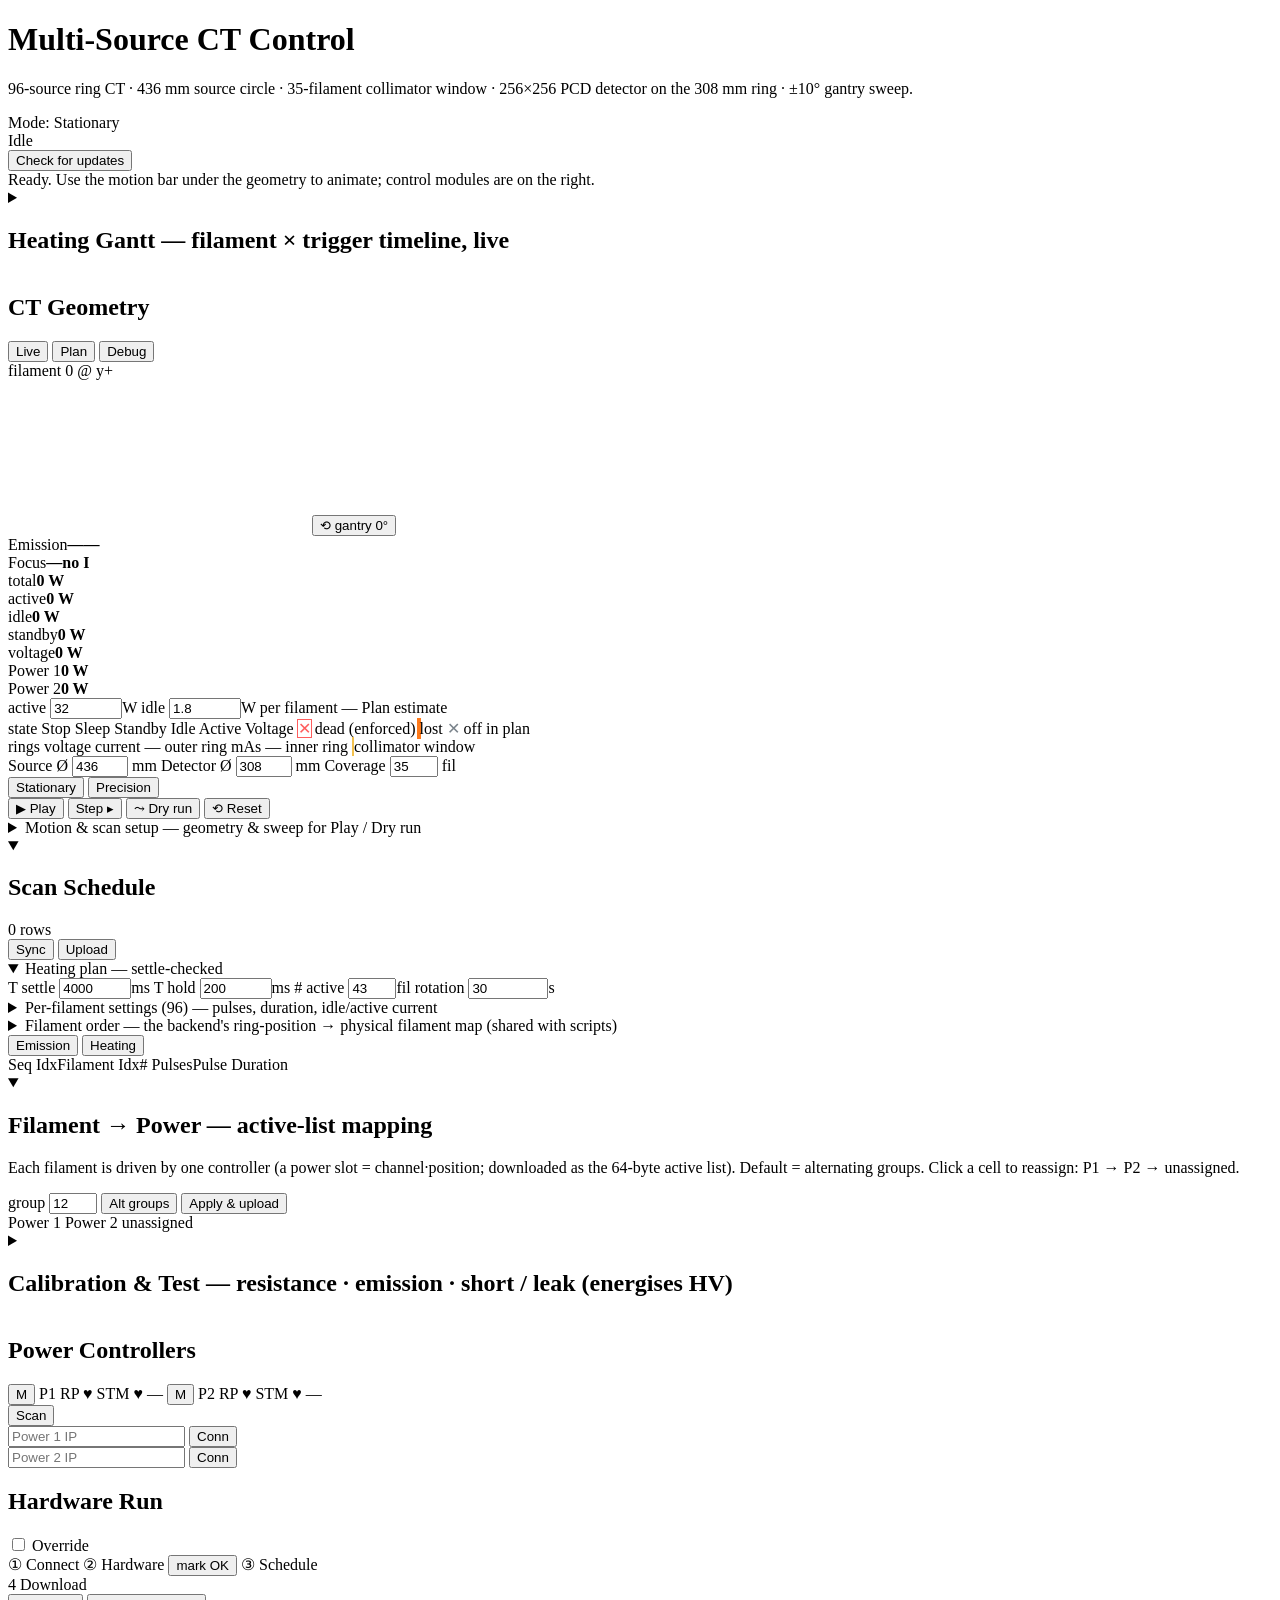
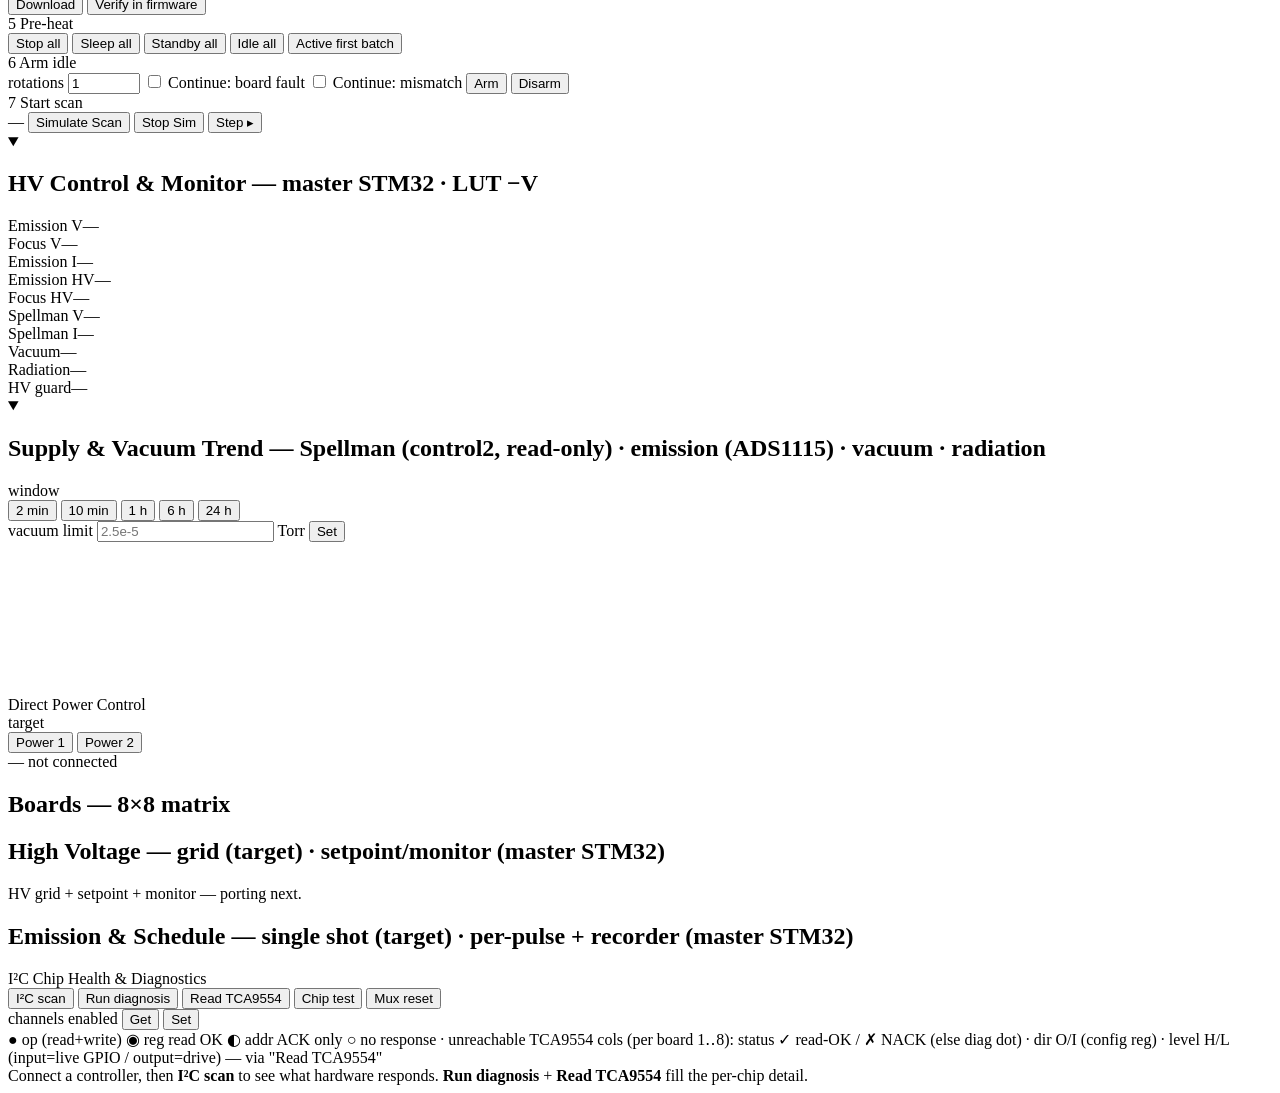
==== web/index.html @ e59a66f4 "feat(ct): vacuum over limit puts all heating to SLEEP, latched until cleared by hand; trend plot zoo" ====
<!doctype html>
<html lang="en">
  <head>
    <meta charset="utf-8" />
    <meta name="viewport" content="width=device-width, initial-scale=1" />
    <title>Multi-Source CT Control</title>
    <link rel="stylesheet" href="/styles.css" />
  </head>
  <body>
    <div id="backendBanner" class="backend-banner" hidden>
      <span class="backend-banner-dot"></span>
      Backend offline — retrying…
    </div>
    <main class="app">
      <header class="hero">
        <div>
          <h1>Multi-Source CT Control</h1>
          <p>
            96-source ring CT · 436&nbsp;mm source circle · 35-filament collimator window ·
            256&times;256 PCD detector on the 308&nbsp;mm ring · &plusmn;10&deg; gantry sweep.
          </p>
        </div>
        <div class="header-badges">
          <div id="modeBadge" class="badge online" title="Active scan mode">Mode: Stationary</div>
          <div id="progressBadge" class="badge heartbeat-idle" title="Scan progress">Idle</div>
          <button id="updateBadge" class="badge update" type="button" hidden></button>
          <button id="updateCheckBtn" class="badge check" type="button" title="Ask GitHub now whether a newer ct_gui is published (the backend otherwise checks every few minutes)">Check for updates</button>
        </div>
      </header>

      <div id="statusBar" class="status-bar idle">Ready. Use the motion bar under the geometry to animate; control modules are on the right.</div>

      <!-- TOP: heating Gantt (full-width live overview, collapsed by default) -->
      <details class="card gantt-top" id="ganttDetails">
        <summary class="section-head gantt-summary">
          <h2>Heating Gantt <span class="hint">— filament × trigger timeline, live</span></h2>
          <span id="schGanttLabel" class="summary"></span>
        </summary>
        <div class="sch-gantt" id="schGanttWrap">
          <canvas id="schGantt"></canvas>
          <div class="gantt-legend">
            <span><span class="g-sw act"></span> ACTIVE (heated)</span>
            <span><span class="g-sw emit"></span> emission pulse</span>
            <span><span class="g-sw head"></span> now</span>
            <span class="hint">Y = filament · X = trigger · scroll = zoom · drag = pan · dbl-click = reset</span>
          </div>
        </div>
      </details>

      <section class="grid layout-ct">
        <!-- LEFT: geometry + (collapsed) motion controls -->
        <section class="card geo-card">
          <div class="section-head">
            <h2>CT Geometry</h2>
            <div class="seg sm" id="viewModeSeg">
              <button class="seg-btn active" data-view="live" title="Reflect the actual gantry position + live sensor data">Live</button>
              <button class="seg-btn" data-view="plan" title="Edit the scan schedule and play it (simulated)">Plan</button>
              <button class="seg-btn" data-view="debug" title="Per-filament heating / debug pulses; right-click the rings to edit heating power">Debug</button>
            </div>
          </div>
          <div id="geoSummary" class="summary geo-sub">filament 0 @ y+</div>

          <div class="geo-stage">
            <canvas id="ctCanvas"></canvas>
            <button id="resetGantryBtn" class="plot-btn" title="Reset gantry rotation to 0°">⟲ gantry 0°</button>
            <div id="ctHvOverlay" class="ct-hv-overlay" title="Live HV monitor (ADS1115 on the master STM32). Focus current is not sensed by the hardware.">
              <div class="ct-hv-row"><span>Emission</span><b id="ctHvEmV">—</b><b id="ctHvEmI">—</b></div>
              <div class="ct-hv-row"><span>Focus</span><b id="ctHvFocV">—</b><b class="dim">no I</b></div>
            </div>
          </div>

          <div class="geo-power" title="Filament heating power. Plan view estimates from the configured per-filament power × state counts; Live view uses measured P = V·I of every board whose output is on (STANDBY, IDLE, ACTIVE, VOLTAGE, each shown separately); a board with no reading this poll adds nothing. P1 / P2 split the total by which controller drives each filament (the active-list mapping).">
            <div class="pw-item total"><span class="pw-cap">total</span><b id="pwTotal">0 W</b></div>
            <div class="pw-item act"><span class="pw-cap">active</span><b id="pwActive">0 W</b></div>
            <div class="pw-item idle"><span class="pw-cap">idle</span><b id="pwIdle">0 W</b></div>
            <div class="pw-item standby" title="STANDBY boards (0.8 V detection point). Measured in Live view; Plan has no STANDBY estimate."><span class="pw-cap">standby</span><b id="pwStandby">0 W</b></div>
            <div class="pw-item volt" title="VOLTAGE-mode boards (fixed mV, no current loop -- e.g. fire_single_pulse(active_mv=...)). Measured in Live view; Plan has no VOLTAGE estimate."><span class="pw-cap">voltage</span><b id="pwVolt">0 W</b></div>
            <div class="pw-item p1"><span class="pw-cap">Power 1</span><b id="pwP1">0 W</b></div>
            <div class="pw-item p2"><span class="pw-cap">Power 2</span><b id="pwP2">0 W</b></div>
          </div>
          <div class="row compact pw-config" title="Per-filament power used for the Plan total-power estimate.">
            <label class="numlabel">active <input autocomplete="off" id="pwActiveW" type="number" min="0" max="500" step="0.1" value="32" /><span class="u">W</span></label>
            <label class="numlabel">idle <input autocomplete="off" id="pwIdleW" type="number" min="0" max="500" step="0.1" value="1.8" /><span class="u">W</span></label>
            <span class="hint">per filament — Plan estimate</span>
          </div>

          <div class="legend geo-legend states">
            <span class="legend-cap">state</span>
            <span class="legend-item"><span class="legend-dot" style="background:#3b444c"></span> Stop</span>
            <span class="legend-item"><span class="legend-dot" style="background:#4d6fae"></span> Sleep</span>
            <span class="legend-item"><span class="legend-dot" style="background:#c79a3a"></span> Standby</span>
            <span class="legend-item"><span class="legend-dot" style="background:#3fb6a0"></span> Idle</span>
            <span class="legend-item"><span class="legend-dot" style="background:#ff5d5d"></span> Active</span>
            <span class="legend-item"><span class="legend-dot" style="background:#9a6ed2"></span> Voltage</span>
            <span class="legend-item" title="Marked dead in the backend: it refuses to power this filament"><span class="legend-dot" style="background:none;color:#ff5d5d;box-shadow:0 0 0 1px #ff5d5d">&#10005;</span> dead (enforced)</span>
            <span class="legend-item" title="The board stopped answering (or its whole channel is dark); the firmware keeps retrying"><span class="legend-dot" style="background:none;box-shadow:0 0 0 2px #ff7a1a"></span> lost</span>
            <span class="legend-item" title="Left out of this plan only (absent board or disabled by hand)"><span class="legend-dot" style="background:none;color:#7a838b">&#10005;</span> off in plan</span>
          </div>
          <div class="legend geo-legend">
            <span class="legend-cap">rings</span>
            <span class="legend-item"><span class="legend-bar" style="background:#3fb6a0"></span> voltage</span>
            <span class="legend-item"><span class="legend-bar" style="background:#f2c14e"></span> current <span class="hint">— outer ring</span></span>
            <span class="legend-item"><span class="legend-bar" style="background:#9a6ed2"></span> mAs <span class="hint">— inner ring</span></span>
            <span class="legend-item"><span class="legend-dot" style="background:none;border:1px solid #f2c14e"></span> collimator window</span>
          </div>

          <div class="row compact geo-dims">
            <label class="numlabel">Source Ø <input autocomplete="off" id="sourceDiaInput" type="number" min="80" max="600" step="1" value="436" /> mm</label>
            <label class="numlabel">Detector Ø <input autocomplete="off" id="detDiaInput" type="number" min="20" max="500" step="1" value="308" /> mm</label>
            <label class="numlabel" title="Filaments the collimator covers per position (the scan window). Kept odd (centered on a filament), so it steps by 2.">Coverage <input autocomplete="off" id="covInput" type="number" min="1" max="95" step="2" value="35" /> fil</label>
          </div>

          <!-- Motion bar: always-visible animation transport -->
          <div class="motion-bar">
            <div class="seg" id="modeSeg">
              <button class="seg-btn active" data-mode="stationary">Stationary</button>
              <button class="seg-btn" data-mode="precision">Precision</button>
            </div>
            <div class="spacer"></div>
            <button id="playBtn" class="quick">▶ Play</button>
            <button id="stepBtn">Step ▸</button>
            <button id="dryRunBtn" title="Dry-run the built schedule locally — NO hardware. Plays the whole plan once at its real pace (heating-plan rotation time), sweeping the heating band + ring + progress, so you can verify the plan before connecting hardware.">⤳ Dry run</button>
            <button id="resetBtn">⟲ Reset</button>
          </div>

          <!-- Collapsed: detailed scan/motion setup (only drives the animation) -->
          <details class="motion-setup">
            <summary>
              <span>Motion &amp; scan setup</span>
              <span class="hint">— geometry &amp; sweep for Play / Dry run</span>
            </summary>

            <p id="modeHelp" class="hint mode-help">
              Gantry fixed. Scan the 35 covered filaments, then step the collimator+detector to the
              next filament center — 96 steps around the ring.
            </p>

            <div class="setup-grid">
              <div class="ctrl-block">
                <div class="block-title">Collimator center filament</div>
                <div class="row compact">
                  <input autocomplete="off" id="collimatorSlider" type="range" min="0" max="95" value="0" />
                  <span id="collimatorVal" class="mono-val">0</span>
                </div>
                <div class="row compact">
                  <div class="seg sm" id="collDirSeg">
                    <button id="dirCcwBtn" class="seg-btn active" title="Step collimator ring CCW">Coll CCW &#8634;</button>
                    <button id="dirCwBtn" class="seg-btn" title="Step collimator ring CW">Coll CW &#8635;</button>
                  </div>
                  <span class="hint">covers <span id="windowRange" class="mono-val">79…17</span></span>
                </div>
              </div>

              <div class="ctrl-block">
                <div class="block-title">Filament gantry rotation</div>
                <div class="row compact">
                  <div class="seg sm" id="filDirSeg">
                    <button id="filCcwBtn" class="seg-btn active" title="Rotate filament gantry CCW">Fil CCW &#8634;</button>
                    <button id="filCwBtn" class="seg-btn" title="Rotate filament gantry CW">Fil CW &#8635;</button>
                  </div>
                  <span class="hint">sets the gantry rock / sweep direction</span>
                </div>
                <div class="row compact" id="gantryBlock">
                  <input autocomplete="off" id="gantrySlider" type="range" min="-10" max="10" step="0.25" value="0" />
                  <span id="gantryVal" class="mono-val">0.00°</span>
                </div>
                <div class="row compact">
                  <label class="numlabel">±max <input autocomplete="off" id="gantryMaxInput" type="number" min="1" max="30" step="0.5" value="10" /></label>
                  <label class="numlabel">steps/side <input autocomplete="off" id="gantryStepsInput" type="number" min="1" max="40" value="5" /></label>
                </div>
              </div>

              <div class="ctrl-block">
                <div class="block-title">Active filament <span class="hint">(within window)</span></div>
                <div class="row compact">
                  <input autocomplete="off" id="windowSlider" type="range" min="0" max="34" value="17" />
                  <span id="activeVal" class="mono-val">0</span>
                </div>
                <div class="row compact">
                  <label class="numlabel">speed <input autocomplete="off" id="speedInput" type="range" min="1" max="60" value="12" /></label>
                  <span id="speedVal" class="hint">12 fil/s</span>
                </div>
              </div>

              <div class="ctrl-block readouts">
                <div class="block-title">State</div>
                <div class="kv-grid">
                  <div class="kv"><span>Active filament</span><b id="roActive">0</b></div>
                  <div class="kv"><span>Filament angle</span><b id="roAngle">90.00°</b></div>
                  <div class="kv"><span>Collimator center</span><b id="roColl">0</b></div>
                  <div class="kv"><span>Detector center</span><b id="roDet">−90.00°</b></div>
                  <div class="kv"><span>Gantry angle</span><b id="roGantry">0.00°</b></div>
                  <div class="kv"><span>Window scan</span><b id="roScan">1 / 35</b></div>
                  <div class="kv"><span>Ring step</span><b id="roRing">1 / 96</b></div>
                  <div class="kv"><span>Source ⟶ detector</span><b id="roSdd">— mm</b></div>
                </div>
              </div>
            </div>

            <div class="row geo-toggles wrap">
              <label class="chk"><input autocomplete="off" id="showBeamChk" type="checkbox" checked /> Beam fan</label>
              <label class="chk"><input autocomplete="off" id="showIndexChk" type="checkbox" /> Filament indices</label>
              <label class="chk"><input autocomplete="off" id="showWindowChk" type="checkbox" checked /> Collimator block</label>
              <label class="chk"><input autocomplete="off" id="showDetGridChk" type="checkbox" checked /> Detector pixels</label>
            </div>
          </details>
        </section>

        <!-- MIDDLE: scan schedule + calibration, stacked & foldable -->
        <div class="mid-stack">
        <details class="card module sched-card foldable" data-module="schedule" open>
          <summary class="section-head foldable-summary">
            <h2>Scan Schedule</h2>
            <span id="schCount" class="summary">0 rows</span>
          </summary>
          <div class="row compact sch-actions">
            <button id="schSyncBtn" class="sm" title="Rebuild the schedule table LOCALLY from the current geometry + per-filament settings (pulses, duration, currents). No hardware — regenerates the emission rows and the bound heating layer. Use it after changing geometry, coverage, or per-filament values. (Plan view only.)">Sync</button>
            <button id="schUploadBtn" class="sm quick" title="Stage the built schedule (emission rows + heating deltas) on the HOST backend (/api/schedule). Host-side staging only — this does NOT push to the RP2350 controllers. To send the schedule to firmware for a run, use Hardware Run → ④ Download instead.">Upload</button>
            <span id="schStatus" class="hint"></span>
          </div>

          <details class="sch-section heat-plan" id="heatPlanDetails" open>
            <summary title="The GUI derives the heating layer from the emission schedule and checks settle.">Heating plan <span class="hint">— settle-checked</span></summary>
            <div class="heat-params">
              <label class="numlabel" title="Thermal settle: how long a filament must sit at stable ACTIVE before its X-ray pulse. Larger = promote earlier.">T settle <input autocomplete="off" id="hsSettle" type="number" min="0" max="60000" value="4000" /><span class="u">ms</span></label>
              <label class="numlabel" title="Hold: stay ACTIVE this long after the last pulse before dropping back to IDLE (avoids re-cycling during a burst).">T hold <input autocomplete="off" id="hsHold" type="number" min="0" max="60000" value="200" /><span class="u">ms</span></label>
              <label class="numlabel" title="Filaments ACTIVE at once = the collimator window + this many pre-heated ahead. More = longer pre-heat lead (needs ≥ T settle).">#&nbsp;active <input autocomplete="off" id="hsActive" type="number" min="1" max="96" value="43" /><span class="u">fil</span></label>
              <label class="numlabel" title="Gantry rotation period — one full 96-angle turn. Sets the per-trigger time (≈ rotation ÷ total triggers). 300 s or more with small # active works well for development runs with low vacuum pump load.">rotation <input autocomplete="off" id="hsRotS" type="number" min="0.5" max="7200" value="30" step="0.5" /><span class="u">s</span></label>
            </div>

            <div id="planVerdict" class="plan-verdict"></div>
          </details>
          <details class="sch-section" id="filListDetails">
            <summary>Per-filament settings (96) <span class="hint">— pulses, duration, idle/active current</span></summary>
            <div class="fil-bulk">
              <label># pulses<input autocomplete="off" id="schPulses" type="number" min="1" max="65535" value="1" /></label>
              <label>dur µs<input autocomplete="off" id="schDuration" type="number" min="1" max="1000000" value="1000" /></label>
              <label>idle A<input autocomplete="off" id="hsIdleA" type="number" min="0" max="10" step="0.1" value="" title="Default from the backend (GET /api/defaults)" /></label>
              <label>active A<input autocomplete="off" id="hsActiveA" type="number" min="0" max="10" step="0.1" value="3" /></label>
              <button id="schApplyBtn" class="xs quick">Apply all</button>
            </div>
            <div class="fil-save">
              <button id="filSaveBtn" class="xs">Save to host</button>
              <button id="filLoadBtn" class="xs">Load</button>
              <button id="schDetectPresent" class="xs" title="Scan the controller(s) for physically-present boards (enables isolated-12V so the INA219s power up, then reads them) and apply the result to the plan: present → live, absent → dead (✕). Rebuilds the schedule so it fires only real boards (no IsoOff at arm). Leaves boards at Sleep.">Detect present</button>
            </div>
            <p class="fil-note hint">Currents download with the schedule. ○ No HV = heats only, no emission pulse. ◇ No heat = fires cold, no pre-heating.</p>
            <div class="fil-list-head"><span>Fil</span><span>#Pul</span><span>Dur µs</span><span>Idle A</span><span>Act A</span><span title="Heat-only — no HV pulse">○ HV</span><span title="Fire cold — no heating deltas">◇ Heat</span></div>
            <div id="filList" class="fil-list"></div>
          </details>
          <details class="sch-section" id="filOrderDetails">
            <summary>Filament order <span class="hint">— the backend's ring-position → physical filament map (shared with scripts)</span></summary>
            <div class="fil-order-wrap">
              <textarea autocomplete="off" id="filOrderInput" class="fil-order-input" rows="3" spellcheck="false" placeholder="96 comma-separated physical filaments: entry i is the board at ring position i. This is the backend's order -- Apply sets it for every client and script; empty or Reset = natural (0, 1, 2 … 95)."></textarea>
              <div class="fil-order-btns">
                <button id="filOrderApply" class="xs quick">Apply</button>
                <button id="filOrderReset" class="xs">Reset</button>
                <span id="filOrderStatus" class="hint"></span>
              </div>
            </div>
          </details>
          <div class="sch-viewbar">
            <div class="seg sm" id="schViewSeg">
              <button class="seg-btn active" data-view="emission">Emission</button>
              <button class="seg-btn" data-view="heating">Heating</button>
            </div>
          </div>
          <div class="sch-table" id="schTableWrap">
            <div class="sch-head" id="schHead"><span>Seq Idx</span><span>Filament Idx</span><span># Pulses</span><span>Pulse Duration</span></div>
            <div id="schBody"></div>
          </div>
        </details>

        <!-- Filament → power mapping (host active-list, editable) — sits between the
             schedule and the tests so mapping is set right after building the plan -->
        <details class="card module map-card foldable" data-module="mapping" open>
          <summary class="section-head foldable-summary">
            <h2>Filament → Power <span class="hint">— active-list mapping</span></h2>
            <span id="mapCounts" class="summary"></span>
          </summary>
          <p class="hint compact-hint">Each filament is driven by one controller (a power slot = channel·position; downloaded as the 64-byte active list). Default = alternating groups. Click a cell to reassign: P1 → P2 → unassigned.</p>
          <div class="row compact map-actions">
            <label class="numlabel" title="Alternating-group size: filaments 0..g-1 → P1, g..2g-1 → P2, repeating across all 96.">group <input autocomplete="off" id="mapGroup" type="number" min="1" max="96" value="12" /></label>
            <button id="mapAltBtn" class="xs" title="Reset the whole map to alternating groups of the chosen size.">Alt groups</button>
            <button id="mapApplyBtn" class="xs quick" title="Save the mapping on the host and upload the 64-byte active list + channel mask to every connected controller.">Apply &amp; upload</button>
          </div>
          <div class="legend map-legend">
            <span class="legend-item"><span class="g-sw p1"></span> Power 1</span>
            <span class="legend-item"><span class="g-sw p2"></span> Power 2</span>
            <span class="legend-item"><span class="g-sw none"></span> unassigned</span>
          </div>
          <div id="mapGrid" class="map-grid"></div>
          <div id="mapStatus" class="summary"></div>
        </details>

        <!-- Calibration & test — below the schedule, foldable to free space -->
        <details class="card module cal-card foldable" data-module="tests">
          <summary class="section-head foldable-summary">
            <h2>Calibration &amp; Test <span class="hint">— resistance · emission · short / leak (energises HV)</span></h2>
          </summary>
          <div id="testsCard"></div>
        </details>
        </div>

        <!-- RIGHT: control modules (hardware control — scaffolded) -->
        <aside class="ctrl-column">
          <section class="card module" data-module="power">
            <div class="section-head pc-head-bar">
              <h2 title="Two ESP32 bridges. The one that sees an STM32 is auto-selected master (owns HV/ADC) — click a master badge to override. Filament→power mapping is in the Mapping card.">Power Controllers</h2>
              <div class="pc-hbs">
                <span class="pc-hb" data-ctrl="1">
                  <span class="dot offline" data-dot title="Power 1 connection status"></span>
                  <button class="master-badge" data-master title="Master controller — carries the STM32 HV board. All STM32 / HV-monitor / ADC commands route here. Click to make this the master.">M</button>
                  <span class="pc-hb-lbl">P1</span>
                  <span class="hb idle" data-hb="rp" title="Power 1 — RP2350B controller heartbeat (PING on :3333)">RP&nbsp;♥</span>
                  <span class="hb idle" data-hb="stm" title="Power 1 — STM32 heartbeat (HTTP /stm32 age); the bridge that sees an STM32 becomes master">STM&nbsp;♥</span>
                  <span class="link-chip idle" data-link title="Power 1 — WiFi signal and recent latency">—</span>
                </span>
                <span class="pc-hb" data-ctrl="2">
                  <span class="dot offline" data-dot title="Power 2 connection status"></span>
                  <button class="master-badge" data-master title="Master controller — carries the STM32 HV board. All STM32 / HV-monitor / ADC commands route here. Click to make this the master.">M</button>
                  <span class="pc-hb-lbl">P2</span>
                  <span class="hb idle" data-hb="rp" title="Power 2 — RP2350B controller heartbeat (PING on :3333)">RP&nbsp;♥</span>
                  <span class="hb idle" data-hb="stm" title="Power 2 — STM32 heartbeat (HTTP /stm32 age); the bridge that sees an STM32 becomes master">STM&nbsp;♥</span>
                  <span class="link-chip idle" data-link title="Power 2 — WiFi signal and recent latency">—</span>
                </span>
              </div>
              <button id="scanBtn" class="sm" title="Scan finds ESP32 bridges on TCP :3333 (LAN + 192.168.4.0/24 AP) and fills the IP fields with distinct bridges.">Scan</button>
            </div>
            <datalist id="bridgeHosts1"></datalist>
            <datalist id="bridgeHosts2"></datalist>

            <div class="pc-2up">
              <div class="pc" data-ctrl="1">
                <input autocomplete="off" id="pcHost1" data-host list="bridgeHosts1" type="text" value="" placeholder="Power 1 IP" />
                <button data-connect class="quick">Conn</button>
                <span class="pc-ident hint" data-ident title="ESP32 AP SSID — derived from the board's factory MAC (unique per board)" hidden></span>
              </div>
              <div class="pc" data-ctrl="2">
                <input autocomplete="off" id="pcHost2" data-host list="bridgeHosts2" type="text" value="" placeholder="Power 2 IP" />
                <button data-connect class="quick">Conn</button>
                <span class="pc-ident hint" data-ident title="ESP32 AP SSID — derived from the board's factory MAC (unique per board)" hidden></span>
              </div>
            </div>
            <div id="scanHint" class="hint compact-hint"></div>
            <div id="apiLockBadge" class="api-lock" title="Another program on this shared API holds the write lease. Reads keep working; your writes are refused until it releases (or its lease expires)." hidden></div>
          </section>

          <!-- Hardware run — own card: download · arm · trigger · scan prep -->
          <section class="card module hw-run-card" data-module="hwrun">
            <div class="section-head">
              <h2>Hardware Run</h2>
              <label id="hwOverrideLbl" class="hw-override" title="Override the guided gate: enable every step button regardless of order (download / verify / prep / arm / trigger) for testing &amp; bring-up. The firmware still enforces its own safety (e.g. ISO/TPS arm rejects) — this only unlocks the UI."><input autocomplete="off" type="checkbox" id="hwOverride" data-nostick /> Override</label>
            </div>
            <div id="hwOverrideNote" class="hw-override-note" hidden>⚠ Override on — all steps unlocked; firmware safety still applies.</div>

            <div class="hw-gates" id="hwGates">
              <span id="hwGateConn" class="hw-gate">① Connect</span>
              <span id="hwGateHw" class="hw-gate">② Hardware
                <button id="hwCheckBtn" class="xs" title="Confirm the pre-scan health checks passed: I²C Chip test (expanders alive), HV grid Toggle test (switches actuate), and the Cal&Test resistance/short scan. Click to mark checked; rebuilding hardware or reconnecting clears it.">mark OK</button></span>
              <span id="hwGateSched" class="hw-gate">③ Schedule</span>
            </div>

            <div class="hw-step" id="hwStepDownload">
              <div class="hw-step-label"><span class="hw-step-n">4</span> Download</div>
              <div class="hw-step-body">
                <button id="hwDownloadBtn" class="sm quick" title="Translate the logical 0–95 schedule into per-controller frames and download the emission table, heating deltas, and per-filament idle/active currents to every connected controller.">Download</button>
                <button id="hwVerifyBtn" class="sm" title="Read the entry counts + table CRC back from each controller (ShvGetTableInfo 0x74 / ShvHeatGetInfo 0x7E) and compare to the loaded plan. This is how you confirm the schedule actually reached firmware.">Verify in firmware</button>
              </div>
            </div>

            <div class="hw-step" id="hwStepPrep">
              <div class="hw-step-label" title="CT-scan prep ladder — applied to ALL filaments on BOTH connected controllers. Click left→right to warm up before arming. Refused while a schedule is running."><span class="hw-step-n">5</span> Pre-heat</div>
              <div class="hw-step-body">
                <button id="hwPrepStop" class="sm" title="All filaments → STOP. TPS output disabled (off). The fully cold rest state.">Stop all</button>
                <button id="hwPrepSleep" class="sm" title="All filaments → SLEEP. Low-power rest state, output off.">Sleep all</button>
                <button id="hwPrepStandby" class="sm" title="All filaments → STANDBY. Output held at the 0.8 V minimum for presence/short detection — not yet heating to current.">Standby all</button>
                <button id="hwPrepIdle" class="sm" title="All filaments → IDLE. Closed-loop heating at each filament's configured idle current (the schedule's warm-pool resting state).">Idle all</button>
                <button id="hwPrepActive" class="sm" title="Pre-heat the first batch → ACTIVE at each filament's active current. The batch = the heating plan's cold-start band (collimator window + pre-heat lead + hold, ≈ # active) that must already be hot when the first trigger fires. Build a schedule first.">Active first batch</button>
              </div>
            </div>

            <div class="hw-step" id="hwStepArm">
              <div class="hw-step-label"><span class="hw-step-n">6</span> Arm
                <span id="hwArmState" class="hw-armstate idle" title="Live schedule state (ShvGetStatus): Idle → Armed (waiting for SyncIn) → Running → Complete / Fault.">idle</span></div>
              <div class="hw-step-body">
                <label class="numlabel" title="How many full gantry rotations (scans) to run. The schedule is ONE rotation; the firmware loops it this many times once armed. 1 = a single scan.">rotations <input autocomplete="off" id="hwRepeats" type="number" min="1" max="65535" value="1" /></label>
                <label class="numlabel hw-fault-policy" title="ShvFaultPolicy board: when a board latches a CC open/OCP fault, continue scanning (record faulted slot) instead of stopping."><input autocomplete="off" type="checkbox" id="hwFaultContBoard" data-nostick /> Continue: board fault</label>
                <label class="numlabel hw-fault-policy" title="ShvFaultPolicy mismatch: when an HC165 read-back disagrees with the commanded byte, continue scanning instead of stopping."><input autocomplete="off" type="checkbox" id="hwFaultContMismatch" data-nostick /> Continue: mismatch</label>
                <button id="hwArmBtn" class="sm quick" title="Arm both controllers (ShvArm). Participants drop to IDLE and the controllers wait for the SyncIn trigger to start firing.">Arm</button>
                <button id="hwDisarmBtn" class="sm" title="Disarm / stop the run (ShvDisarm). Aborts firing and returns participating filaments to IDLE.">Disarm</button>
              </div>
            </div>

            <div class="hw-step" id="hwStepTrig">
              <div class="hw-step-label" title="Once armed, the scan begins on the SyncIn trigger. Simulate Scan auto-generates the whole trigger train (derived from the heating plan). Step fires one bench pulse; or leave SyncIn hi-Z for an external trigger source."><span class="hw-step-n">7</span> Start scan</div>
              <div class="hw-step-body">
                <span id="hwScanSummary" class="hw-scan-summary" title="The full scan the simulation will run — total triggers = the schedule's pulse count, duration = the heating-plan rotation time, both × repeats. Derived from the plan; nothing to enter here.">—</span>
                <button id="hwSimBtn" class="sm quick" title="Simulate the entire scan: auto-generate the full sync-pulse train (total triggers × repeats), paced over the heating-plan rotation time × repeats — the real scan duration — so ACTIVE heating is exercised exactly like a real scan. Fires the head-of-chain controller; the RP2350 chain drives the other power. The CT geometry plot and run status track it live.">Simulate Scan</button>
                <button id="hwSimStop" class="sm" title="Abort the running scan simulation.">Stop Sim</button>
                <button id="hwTrigBtn" class="sm" title="Manual bench step: fire ONE SyncIn pulse now from the ESP32 (/sync/fire). Advances the armed schedule by one trigger — handy for stepping through the schedule by hand.">Step ▸</button>
              </div>
            </div>

            <div id="hwProgress" class="hw-progress" hidden title="Live scan progress — firmware pulses done / target (totalPulsesDone / totalPulsesTarget), across rotations.">
              <div id="hwProgressFill" class="hw-progress-fill"></div>
              <span id="hwProgressLabel" class="hw-progress-label"></span>
            </div>
            <div id="hwRunStatus" class="hw-status hint"></div>
          </section>

          <!-- HV control + monitor: the same controls as the Direct Power
               Control HV card, on purpose, next to the run (master STM32). -->
          <details class="card module hv-mirror-card foldable" data-module="hvmirror" open>
            <summary class="section-head foldable-summary">
              <h2>HV Control &amp; Monitor <span class="hint">— master STM32 · LUT −V</span></h2>
            </summary>
            <!-- setpoint rows + enable buttons: rendered by power.js wireHv()
                 from the same template and handlers as the HV card. -->
            <div id="hvMirrorSetpoints"></div>
            <div class="detail-top">
              <div class="metric"><span class="metric-label">Emission V</span><span id="adsEmV2" class="metric-value">—</span></div>
              <div class="metric"><span class="metric-label">Focus V</span><span id="adsFocus2" class="metric-value">—</span></div>
              <div class="metric"><span class="metric-label">Emission I</span><span id="adsEmI2" class="metric-value">—</span></div>
              <div class="metric"><span class="metric-label">Emission HV</span><span id="hvEmStatus2" class="metric-value">—</span></div>
              <div class="metric"><span class="metric-label">Focus HV</span><span id="hvFocStatus2" class="metric-value">—</span></div>
              <!-- Spellman + vacuum: read-only from control2's spellman_backend
                   (backend /api/safety, cached -- no extra hardware request). -->
              <div class="metric" title="Spellman output voltage (read-only, control2)"><span class="metric-label">Spellman V</span><span id="spKv2" class="metric-value">—</span></div>
              <div class="metric" title="Spellman output current (read-only, control2)"><span class="metric-label">Spellman I</span><span id="spMa2" class="metric-value">—</span></div>
              <div class="metric" title="Lesker gauge via raspberrypi5 / control2. Over the limit, or no reading: HV ON and ACTIVE/VOLTAGE are refused."><span class="metric-label">Vacuum</span><span id="vacP2" class="metric-value">—</span></div>
              <div class="metric" title="GMC-300S Geiger counter (raspberrypi5:8771, read-only)"><span class="metric-label">Radiation</span><span id="gmcCpm2" class="metric-value">—</span></div>
              <div class="metric" title="HV guard: STM32 (ms) + backend. Tripped = HV off and latched."><span class="metric-label">HV guard</span><span id="hvGuardState2" class="metric-value">—</span></div>
            </div>
            <div id="hvGuardMsg2" class="hw-status bad" hidden></div>
            <button id="hvGuardClear2" class="xs" hidden title="The switch / vacuum was dealt with: clear the latch (HV stays off; turn it on again yourself)">Clear HV guard latch</button>
            <button id="vacBypass2" class="xs" hidden></button>
          </details>

          <!-- Spellman V/I, emission V/I, vacuum over time: trends.js, from
               /api/series (every reading as the backend received it). -->
          <details id="trendCard" class="card module foldable" data-module="trends" open>
            <summary class="section-head foldable-summary">
              <h2>Supply &amp; Vacuum Trend <span class="hint">— Spellman (control2, read-only) · emission (ADS1115) · vacuum · radiation</span></h2>
            </summary>
            <div class="row compact">
              <span class="hint">window</span>
              <div class="seg sm" id="trendWindow">
                <button class="seg-btn active" data-s="120">2 min</button>
                <button class="seg-btn" data-s="600">10 min</button>
                <button class="seg-btn" data-s="3600">1 h</button>
                <button class="seg-btn" data-s="21600">6 h</button>
                <button class="seg-btn" data-s="86400">24 h</button>
              </div>
              <span id="trendView" class="hint" title="Scroll on the plot to zoom, drag to pan (last 24 h), double-click to go back to live"></span>
              <span class="hint" title="The vacuum interlock: over this (or no reading) HV ON and ACTIVE/VOLTAGE are refused; going over it: HV off, all heating to SLEEP, latched until a person clears it (Clear HV guard latch) with the vacuum back within the limit. Saved on the backend.">vacuum limit</span>
              <input autocomplete="off" id="vacLimit" class="vac-limit" type="text" inputmode="decimal" placeholder="2.5e-5" data-nostick />
              <span class="hint">Torr</span>
              <button id="vacLimitSet" class="xs">Set</button>
              <span id="vacLimitMsg" class="hint"></span>
            </div>
            <canvas id="trendCanvas" class="trend-canvas"></canvas>
          </details>

        </aside>
      </section>

      <!-- ===== divider: CT control (above) · direct power control (below) ===== -->
      <div class="section-divider" id="powerDivider">
        <span class="divider-label">Direct Power Control</span>
        <div class="divider-target">
          <span class="hint">target</span>
          <div class="seg sm" id="pwTargetSeg">
            <button class="seg-btn active" data-ctrl="1">Power 1</button>
            <button class="seg-btn" data-ctrl="2">Power 2</button>
          </div>
          <span id="pwTargetStatus" class="hint">— not connected</span>
        </div>
      </div>

      <section class="grid layout-power">
        <!-- LEFT: boards matrix grid + batch ops + single board config -->
        <section class="card module" data-module="boards">
          <div class="section-head"><h2>Boards <span class="hint">— 8×8 matrix</span></h2></div>
          <div id="boardsCard" class="power-card-body"></div>
        </section>

        <!-- MIDDLE: HV grid + setpoint + monitor -->
        <section class="card module" data-module="hv">
          <div class="section-head"><h2>High Voltage <span class="hint">— grid (target) · setpoint/monitor (master STM32)</span></h2></div>
          <div id="hvCard" class="power-card-body"><p class="hint">HV grid + setpoint + monitor — porting next.</p></div>
        </section>

        <!-- RIGHT: single shot + per-pulse stream + recorder (+ debug: raw ShV table) -->
        <section class="card module" data-module="emission2">
          <div class="section-head"><h2>Emission &amp; Schedule <span class="hint">— single shot (target) · per-pulse + recorder (master STM32)</span></h2></div>
          <div id="emissionCard" class="power-card-body"></div>
        </section>
      </section>


      <!-- ===== divider: hardware diagnostics / I²C chip health ===== -->
      <div class="section-divider" id="diagDivider">
        <span class="divider-label">I²C Chip Health &amp; Diagnostics</span>
        <div class="divider-target">
          <button id="i2cPresentBtn" class="sm quick" title="Scan the I²C bus: which mux / TPS / INA219 / IO-expander chips respond (read-only).">I²C scan</button>
          <button id="i2cDiagnoseBtn" class="sm" title="Deep diagnosis (CH_GET_DIAGNOSIS): classify every board+chip as operational / register-only / address-only / missing.">Run diagnosis</button>
          <button id="i2cTcaReadBtn" class="sm" title="Read raw TCA9554 registers via CH_READ_TCA9554 (0x61), per channel: config (dir) / input (live GPIO) / output / polarity + per-read ACK. Read-only.">Read TCA9554</button>
          <button id="i2cSelftestBtn" class="sm" title="Per-channel TCA9554 chip-liveness test: checks each expander (Enable/Fault/Iso/HV) responds on I²C → pol ✓/✗ per chip in the matrix (✗ = dead/unresponsive chip). Uses the 0x60 polarity round-trip when the firmware supports it, else falls back to the 0x61 register-read ACK. Non-destructive — drives no output pins. (This tests the CHIP; use the HV grid 'Toggle test' to verify the HV SWITCH actuates.)">Chip test</button>
          <button id="i2cMuxResetBtn" class="sm" title="Pulse the TCA9548A reset line and re-detect. Power-cutting: all outputs drop low.">Mux reset</button>
        </div>
      </div>

      <section class="card module" data-module="i2c">
        <div class="row compact i2c-mask" title="Host poll set — which of the 8 I²C channels the Boards matrix reads INA219 V/I from (default first 6 = 0x3F). Enable a channel (e.g. CH7) to start polling it, or disable a broken one. Note: the firmware ignores its own mask and always scans all 8; this is a host-side filter, applied on Set.">
          <span class="hint">channels enabled</span>
          <span id="i2cMaskBits" class="i2c-mask-bits"></span>
          <button id="i2cMaskGetBtn" class="xs mask-btn">Get</button>
          <button id="i2cMaskSetBtn" class="xs mask-btn">Set</button>
        </div>
        <div class="chip-legend">
          <span class="legend-item"><span class="chip-cell op">●</span> op (read+write)</span>
          <span class="legend-item"><span class="chip-cell ok">◉</span> reg read OK</span>
          <span class="legend-item"><span class="chip-cell addr">◐</span> addr ACK only</span>
          <span class="legend-item"><span class="chip-cell missing">○</span> no response</span>
          <span class="legend-item"><span class="chip-cell na">·</span> unreachable</span>
          <span class="legend-item">TCA9554 cols (per board 1‥8): status ✓ read-OK / ✗ NACK (else diag dot) · dir O/I (config reg) · level H/L (input=live GPIO / output=drive) — via "Read TCA9554"</span>
        </div>
        <div id="i2cResult" class="i2c-result hint">Connect a controller, then <b>I²C scan</b> to see what hardware responds. <b>Run diagnosis</b> + <b>Read TCA9554</b> fill the per-chip detail.</div>
        <div id="i2cHealthHost"></div>
      </section>
    </main>

    <!-- Plan mode: filament right-click state menu -->
    <div id="filMenu" class="fil-menu" hidden>
      <div class="fil-menu-title">Fil <span id="filMenuIdx">?</span></div>
      <button id="filMenuEnable" title="Fire HV + heat normally">● Enable</button>
      <button id="filMenuNoHv"   title="Heat-only: warms the cathode but no HV pulse in the emission schedule">○ No HV <span class="fil-menu-hint">heat only</span></button>
      <button id="filMenuNoHeat" title="Cold-fire: HV pulse fires but no pre-heating deltas — filament stays at idle current">◇ No heat <span class="fil-menu-hint">fires cold</span></button>
      <button id="filMenuDead"   title="Fully disabled: no HV pulse and no heating">✕ Disable</button>
    </div>

    <!-- Debug: per-filament power/pulse editor (right-click the rings, or the
         Debug… button in the Selected Filament card) -->
    <div id="heatPopup" class="heat-popup" hidden>
      <div class="heat-head">
        <span>Filament <b id="heatFil">0</b> · <span id="heatAddr" class="mono">P1·CH1.1</span></span>
        <button id="heatClose" class="icon-btn" title="Close">✕</button>
      </div>

      <div class="heat-sec">Power state <span class="hint" id="heatStateNow">— · fault —</span></div>
      <div class="seg6" id="heatStateSeg" title="Idle/Active drive the closed-loop heating current (A). Voltage drives a manual V. Stop/Sleep/Standby idle the channel.">
        <button data-state="1">Stop</button>
        <button data-state="2">Sleep</button>
        <button data-state="3">Standby</button>
        <button data-state="4">Idle</button>
        <button data-state="5">Active</button>
        <button data-state="6">Voltage</button>
      </div>

      <div class="heat-field" id="heatIField" title="Closed-loop CC heating-current target — applied in Idle / Active states.">
        <label>Heating I</label>
        <span class="u"><input autocomplete="off" id="heatI" type="number" min="0" max="6" step="0.05" value="1" />A</span>
        <button id="heatSetI" class="sm">Set</button>
      </div>
      <div class="heat-field" id="heatVField" title="Manual filament voltage — switches the channel to Voltage state.">
        <label>Heating V</label>
        <span class="u"><input autocomplete="off" id="heatV" type="number" min="0.8" max="15" step="0.05" value="0.8" />V</span>
        <button id="heatSetV" class="sm">Set</button>
      </div>
      <div class="heat-field" title="Over-current protection threshold (TPS55289 OCP).">
        <label>OCP</label>
        <span class="u"><input autocomplete="off" id="heatOcp" type="number" min="0" max="6" step="0.05" value="4" />A</span>
        <button id="heatSetOcp" class="sm">Set</button>
      </div>

      <div class="heat-sec">Measured (INA219) <span class="hint">live</span></div>
      <div class="heat-meas"><b id="heatImeas">— A</b> · <b id="heatVmeas">— V</b></div>

      <div class="heat-sec">HV emission</div>
      <div class="heat-field">
        <label>Pulse</label>
        <span class="u"><input autocomplete="off" id="heatPw" type="number" min="1" max="1000000" value="1000" />µs</span>
        <button id="heatPulse" class="sm quick">Fire</button>
      </div>
      <button id="heatHv" class="sm hv-btn unknown" title="DC HV bit for this filament — reflects live state; click to toggle.">DC HV …</button>

      <div id="heatStatus" class="hint heat-status"></div>
    </div>

    <script type="module" src="/app.js"></script>
  </body>
</html>
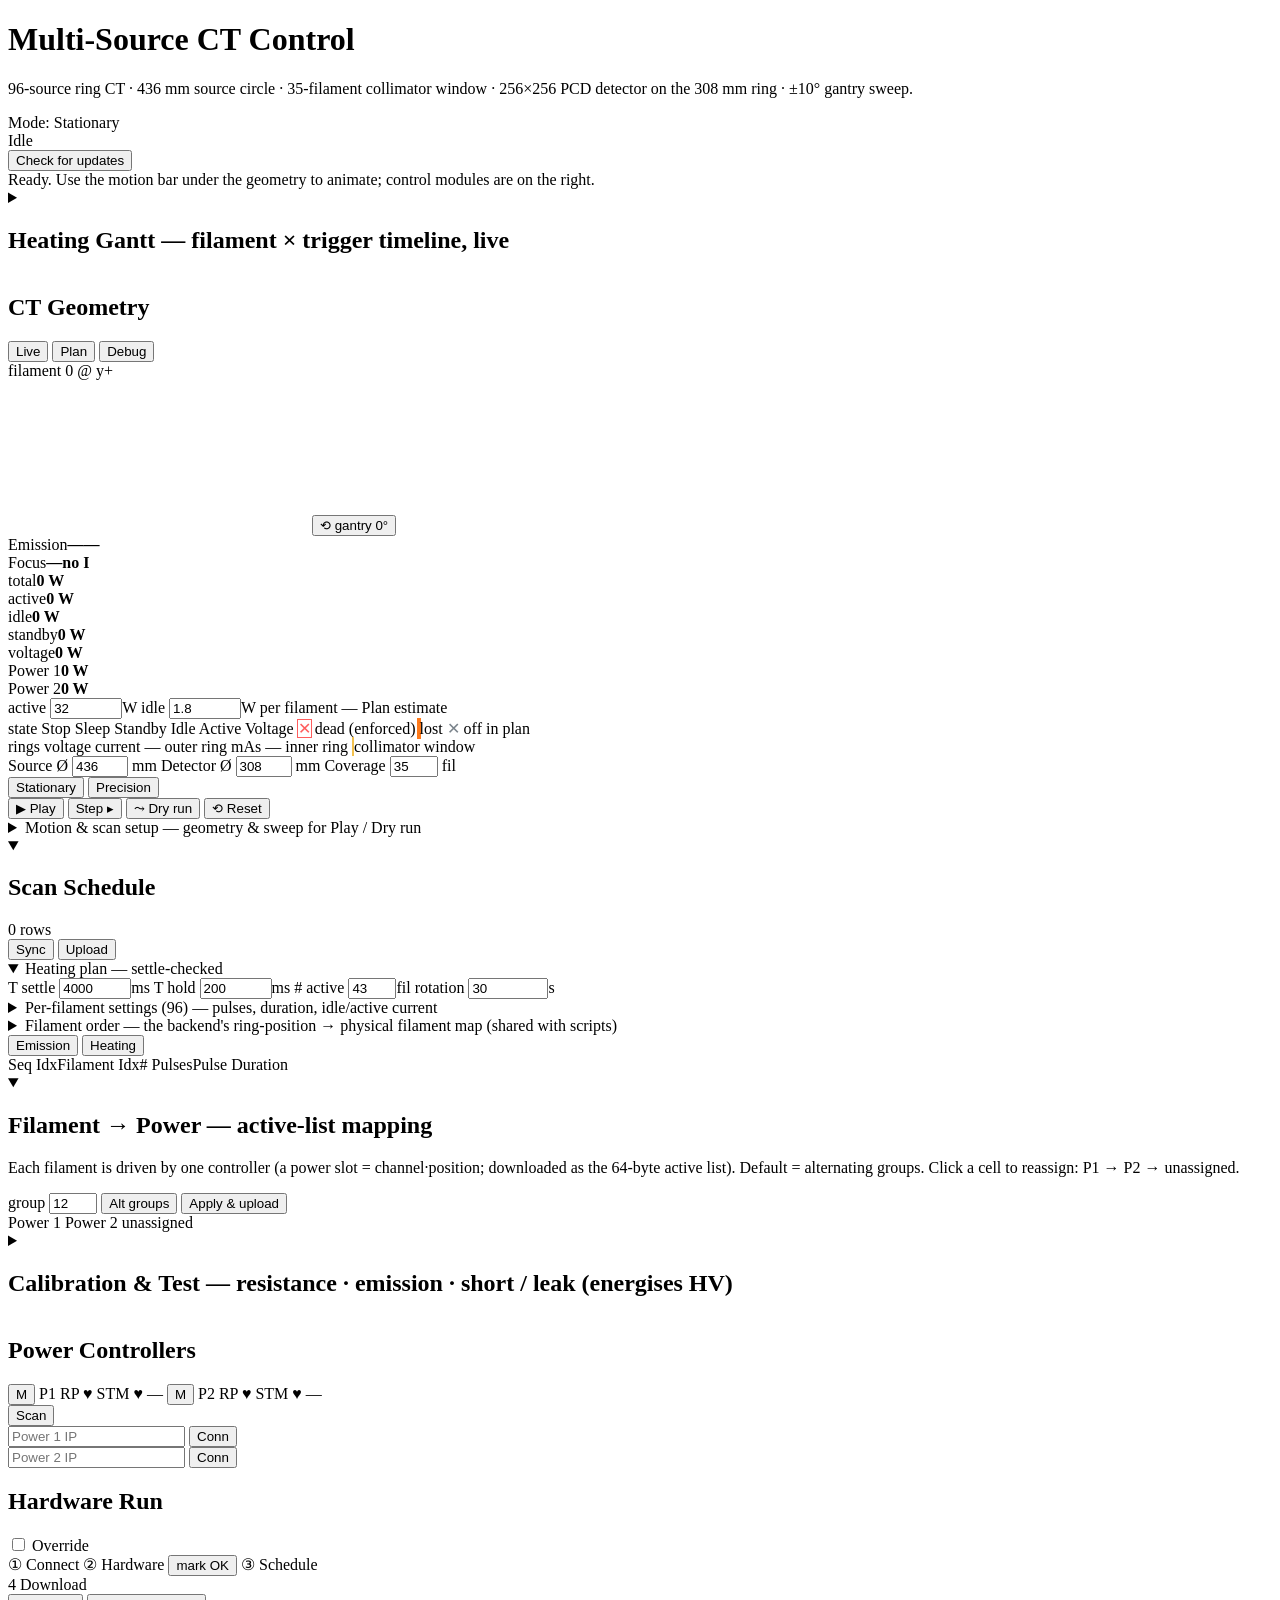
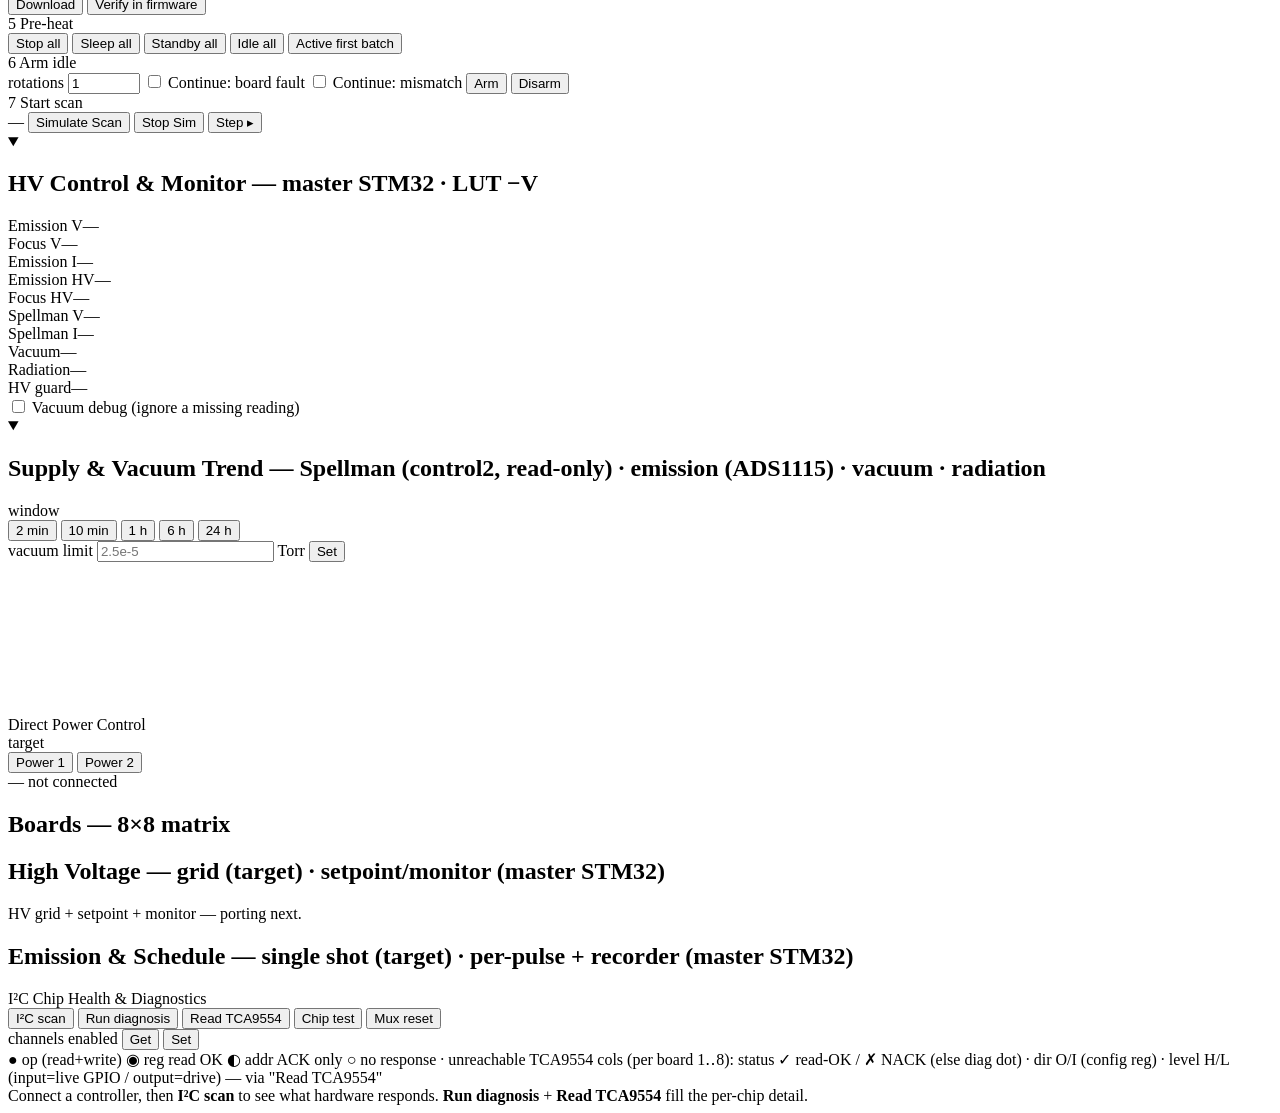
==== commit 5101ef67: "feat(ct): vacuum debug checkbox; debug off = a missing gauge reading trips at once Debug mode (GUI c" ====
--- a/web/index.html
+++ b/web/index.html
@@ -434,7 +434,7 @@
             </div>
             <div id="hvGuardMsg2" class="hw-status bad" hidden></div>
             <button id="hvGuardClear2" class="xs" hidden title="The switch / vacuum was dealt with: clear the latch (HV stays off; turn it on again yourself)">Clear HV guard latch</button>
-            <button id="vacBypass2" class="xs" hidden></button>
+            <label class="chk vac-debug" title="Debug mode for the vacuum gauge. On: a MISSING reading is ignored (HV ON / ACTIVE allowed, no trip) -- only while you know the vacuum is good. Off: no reading for 10 s = HV off, all heating to SLEEP, latched. A reading over the limit trips either way. Saved on the backend."><input autocomplete="off" type="checkbox" id="vacDebug2" data-nostick /> Vacuum debug (ignore a missing reading)</label>
           </details>
 
           <!-- Spellman V/I, emission V/I, vacuum over time: trends.js, from
@@ -443,7 +443,7 @@
             <summary class="section-head foldable-summary">
               <h2>Supply &amp; Vacuum Trend <span class="hint">— Spellman (control2, read-only) · emission (ADS1115) · vacuum · radiation</span></h2>
             </summary>
-            <div class="row compact">
+            <div class="row compact wrap trend-controls">
               <span class="hint">window</span>
               <div class="seg sm" id="trendWindow">
                 <button class="seg-btn active" data-s="120">2 min</button>
@@ -453,10 +453,11 @@
                 <button class="seg-btn" data-s="86400">24 h</button>
               </div>
               <span id="trendView" class="hint" title="Scroll on the plot to zoom, drag to pan (last 24 h), double-click to go back to live"></span>
-              <span class="hint" title="The vacuum interlock: over this (or no reading) HV ON and ACTIVE/VOLTAGE are refused; going over it: HV off, all heating to SLEEP, latched until a person clears it (Clear HV guard latch) with the vacuum back within the limit. Saved on the backend.">vacuum limit</span>
+              <span class="trend-vac"><span class="hint" title="The vacuum interlock: over this (or no reading) HV ON and ACTIVE/VOLTAGE are refused; going over it: HV off, all heating to SLEEP, latched until a person clears it (Clear HV guard latch) with the vacuum back within the limit. Saved on the backend.">vacuum limit</span>
               <input autocomplete="off" id="vacLimit" class="vac-limit" type="text" inputmode="decimal" placeholder="2.5e-5" data-nostick />
               <span class="hint">Torr</span>
               <button id="vacLimitSet" class="xs">Set</button>
+              </span>
               <span id="vacLimitMsg" class="hint"></span>
             </div>
             <canvas id="trendCanvas" class="trend-canvas"></canvas>
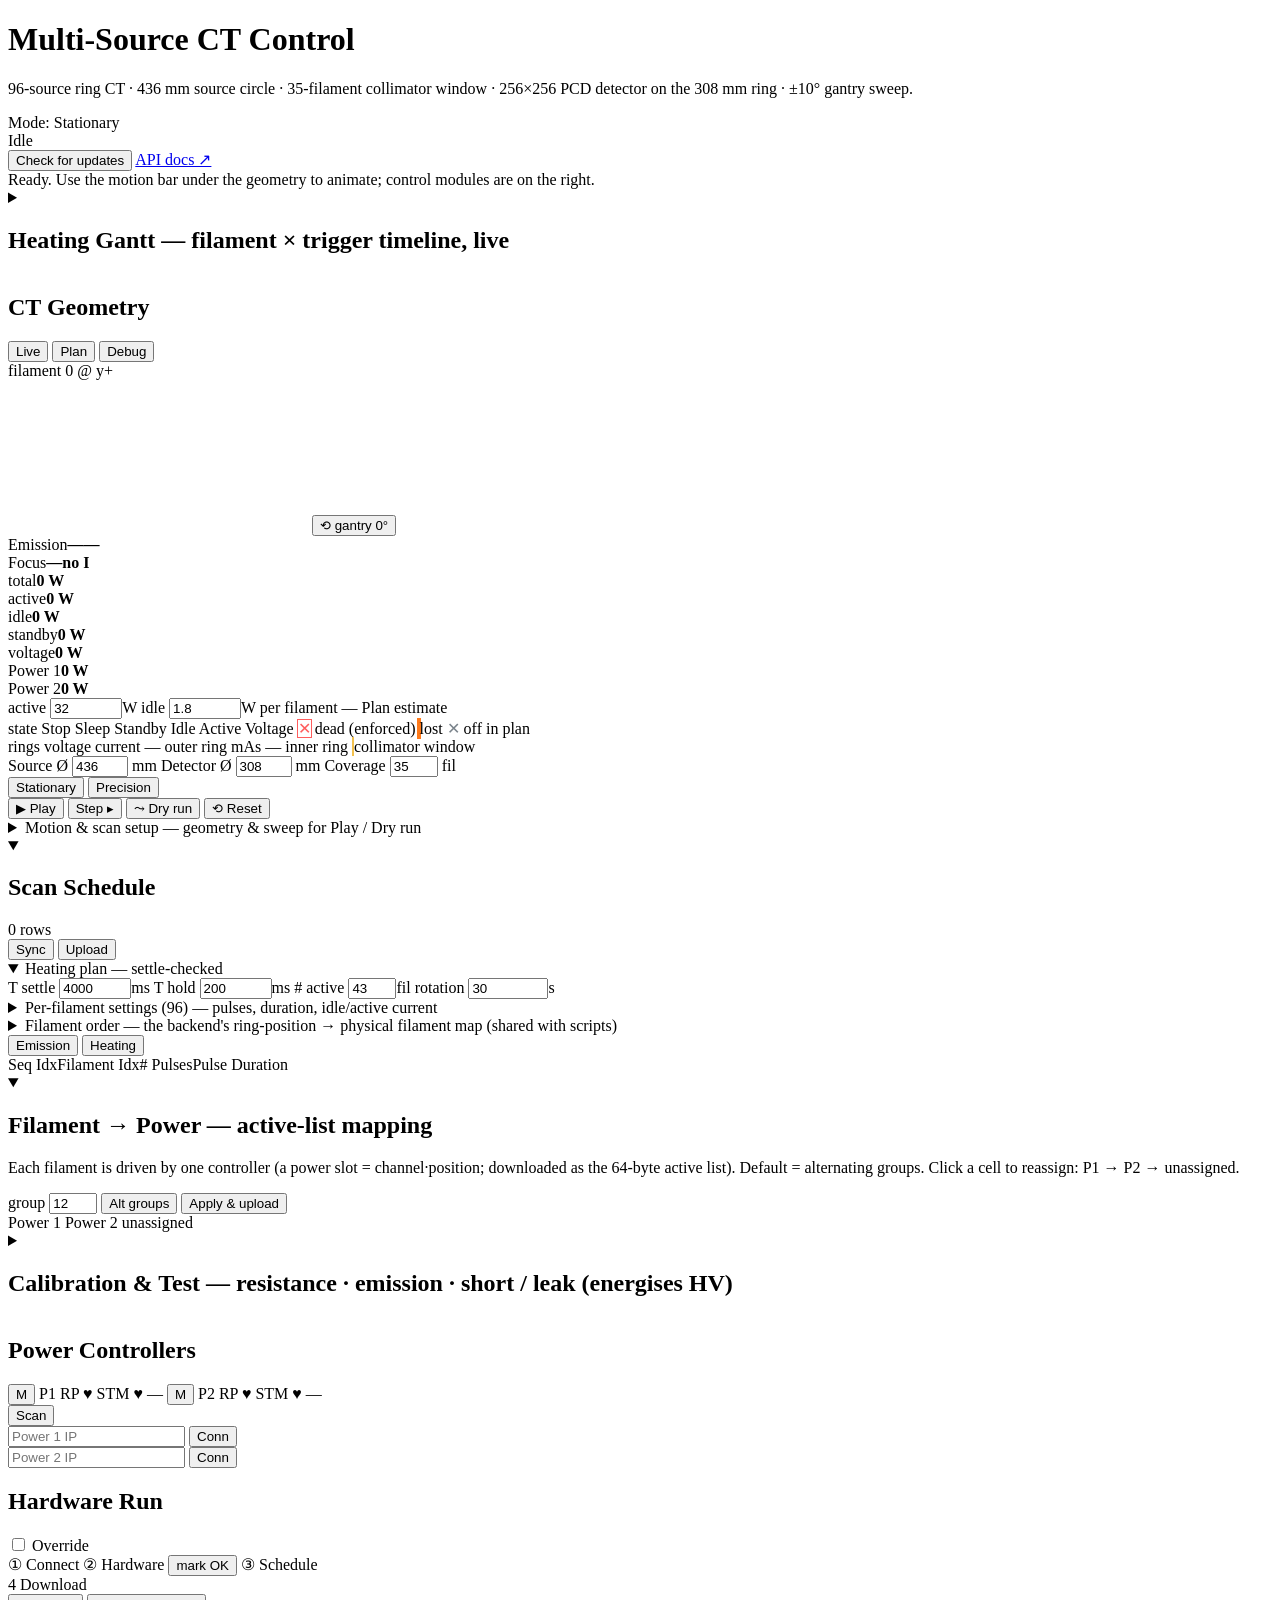
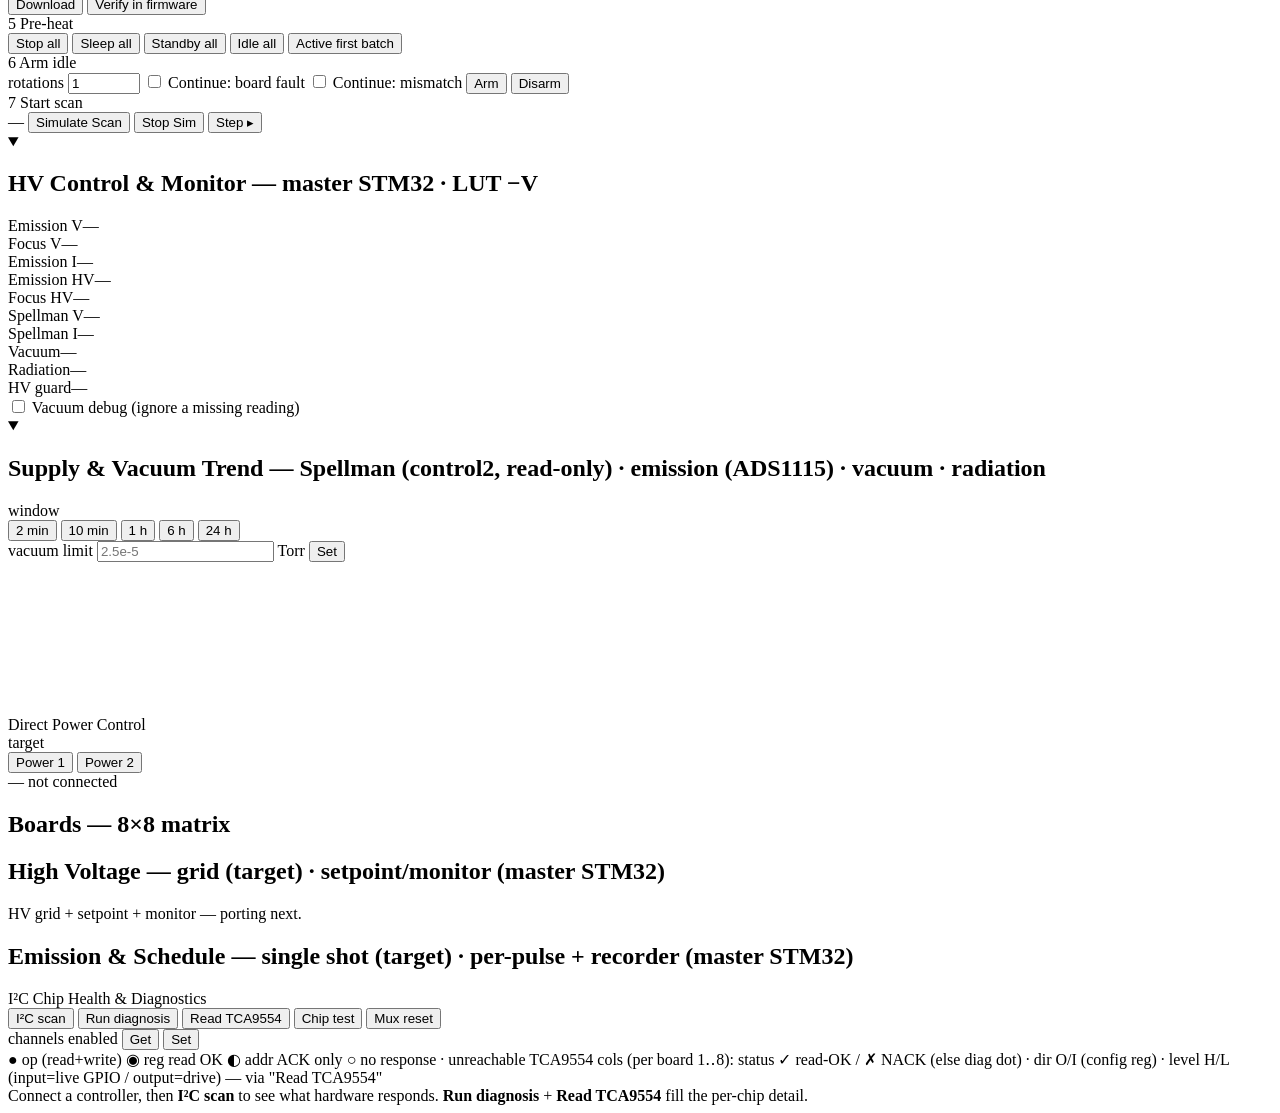
==== commit e33e7ed7: "fix(ct_gui): retry the STM32 status before calling it offline; API docs link in the GUI - _stm32_off" ====
--- a/web/index.html
+++ b/web/index.html
@@ -25,6 +25,7 @@
           <div id="progressBadge" class="badge heartbeat-idle" title="Scan progress">Idle</div>
           <button id="updateBadge" class="badge update" type="button" hidden></button>
           <button id="updateCheckBtn" class="badge check" type="button" title="Ask GitHub now whether a newer ct_gui is published (the backend otherwise checks every few minutes)">Check for updates</button>
+          <a id="apiDocsLink" class="badge check" href="https://civerjia.github.io/ct_gui/" target="_blank" rel="noopener" title="The Python API reference (CTClient: every call, its arguments and what it returns), published on GitHub Pages -- opens in a new tab">API docs ↗</a>
         </div>
       </header>
 
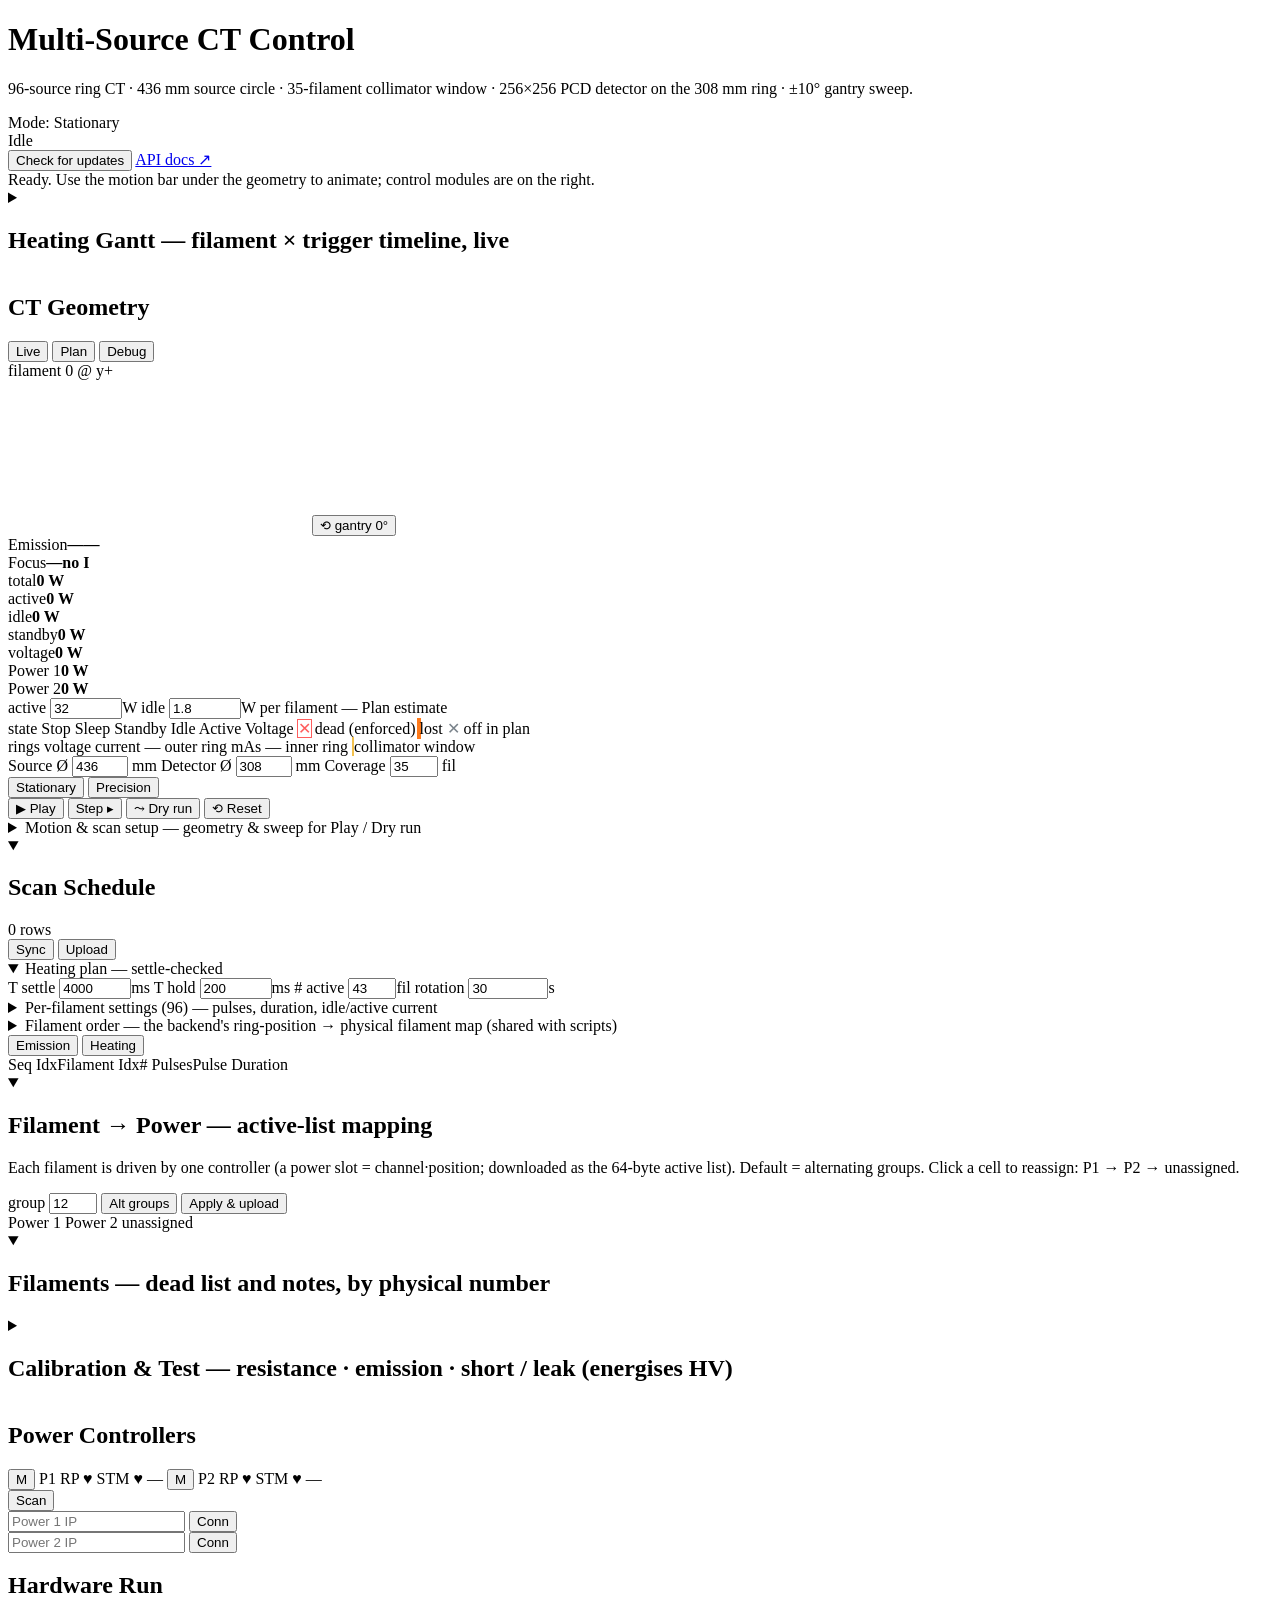
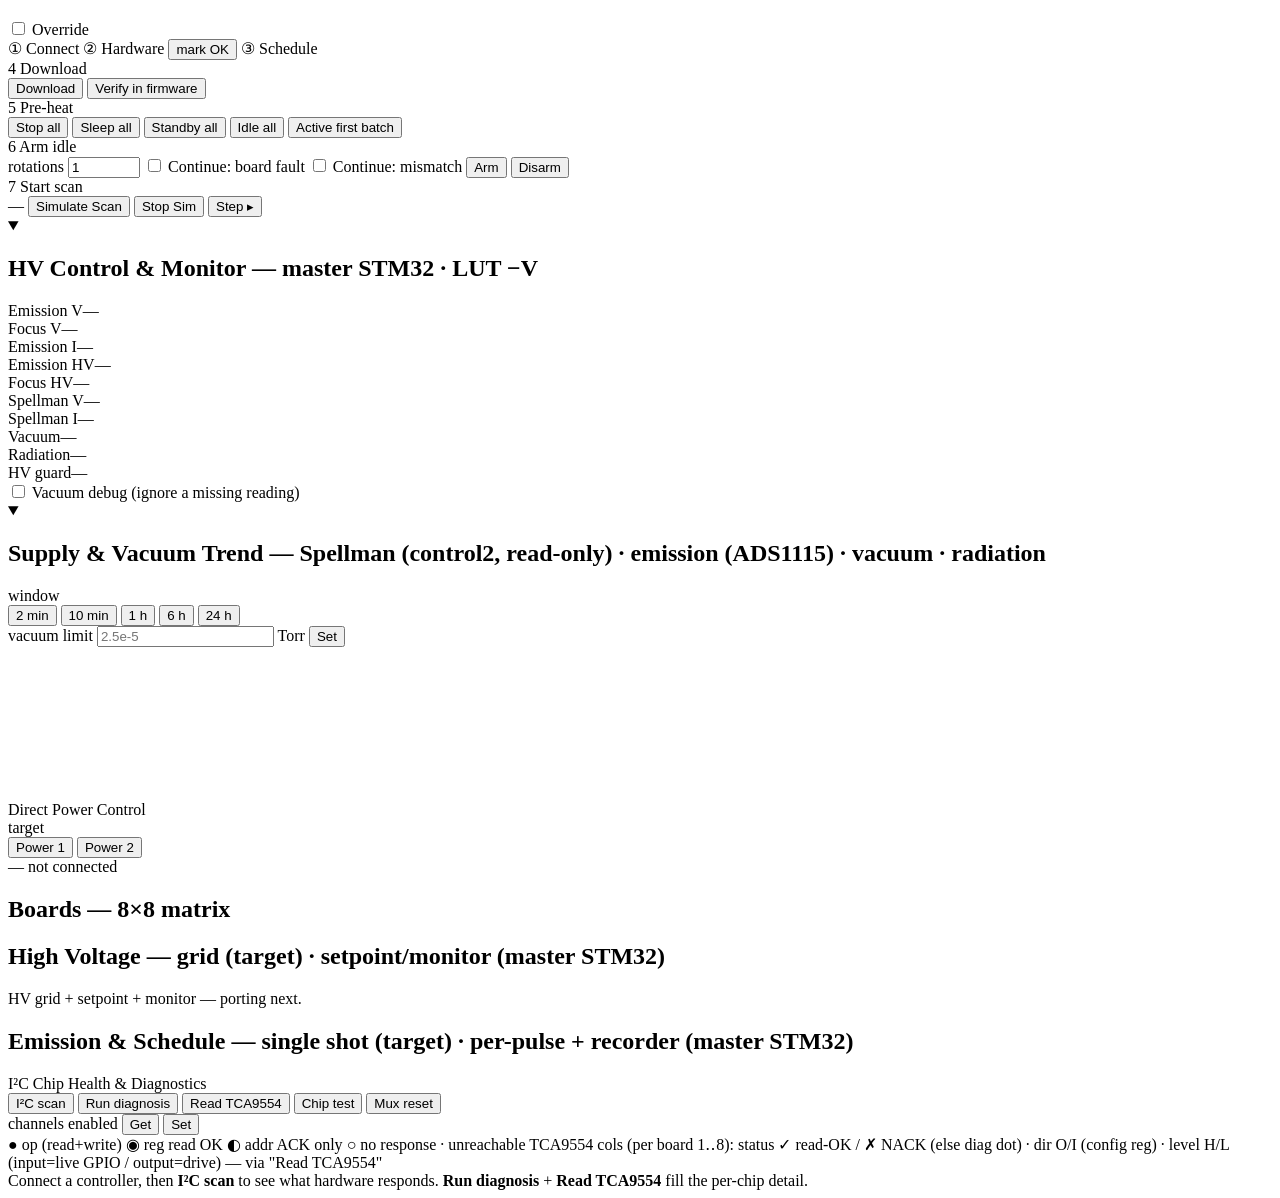
==== commit c96efb51: "feat(ct_gui): Filaments card -- dead list and a note per filament The dead list was only a short lis" ====
--- a/web/index.html
+++ b/web/index.html
@@ -292,6 +292,15 @@
           </div>
           <div id="mapGrid" class="map-grid"></div>
           <div id="mapStatus" class="summary"></div>
+        </details>
+
+        <!-- Filaments: dead list + a note per filament, by physical number -->
+        <details class="card module film-card foldable" data-module="filaments" open>
+          <summary class="section-head foldable-summary">
+            <h2>Filaments <span class="hint">— dead list and notes, by physical number</span></h2>
+            <span id="filmCounts" class="summary"></span>
+          </summary>
+          <div id="filamentsCard"></div>
         </details>
 
         <!-- Calibration & test — below the schedule, foldable to free space -->
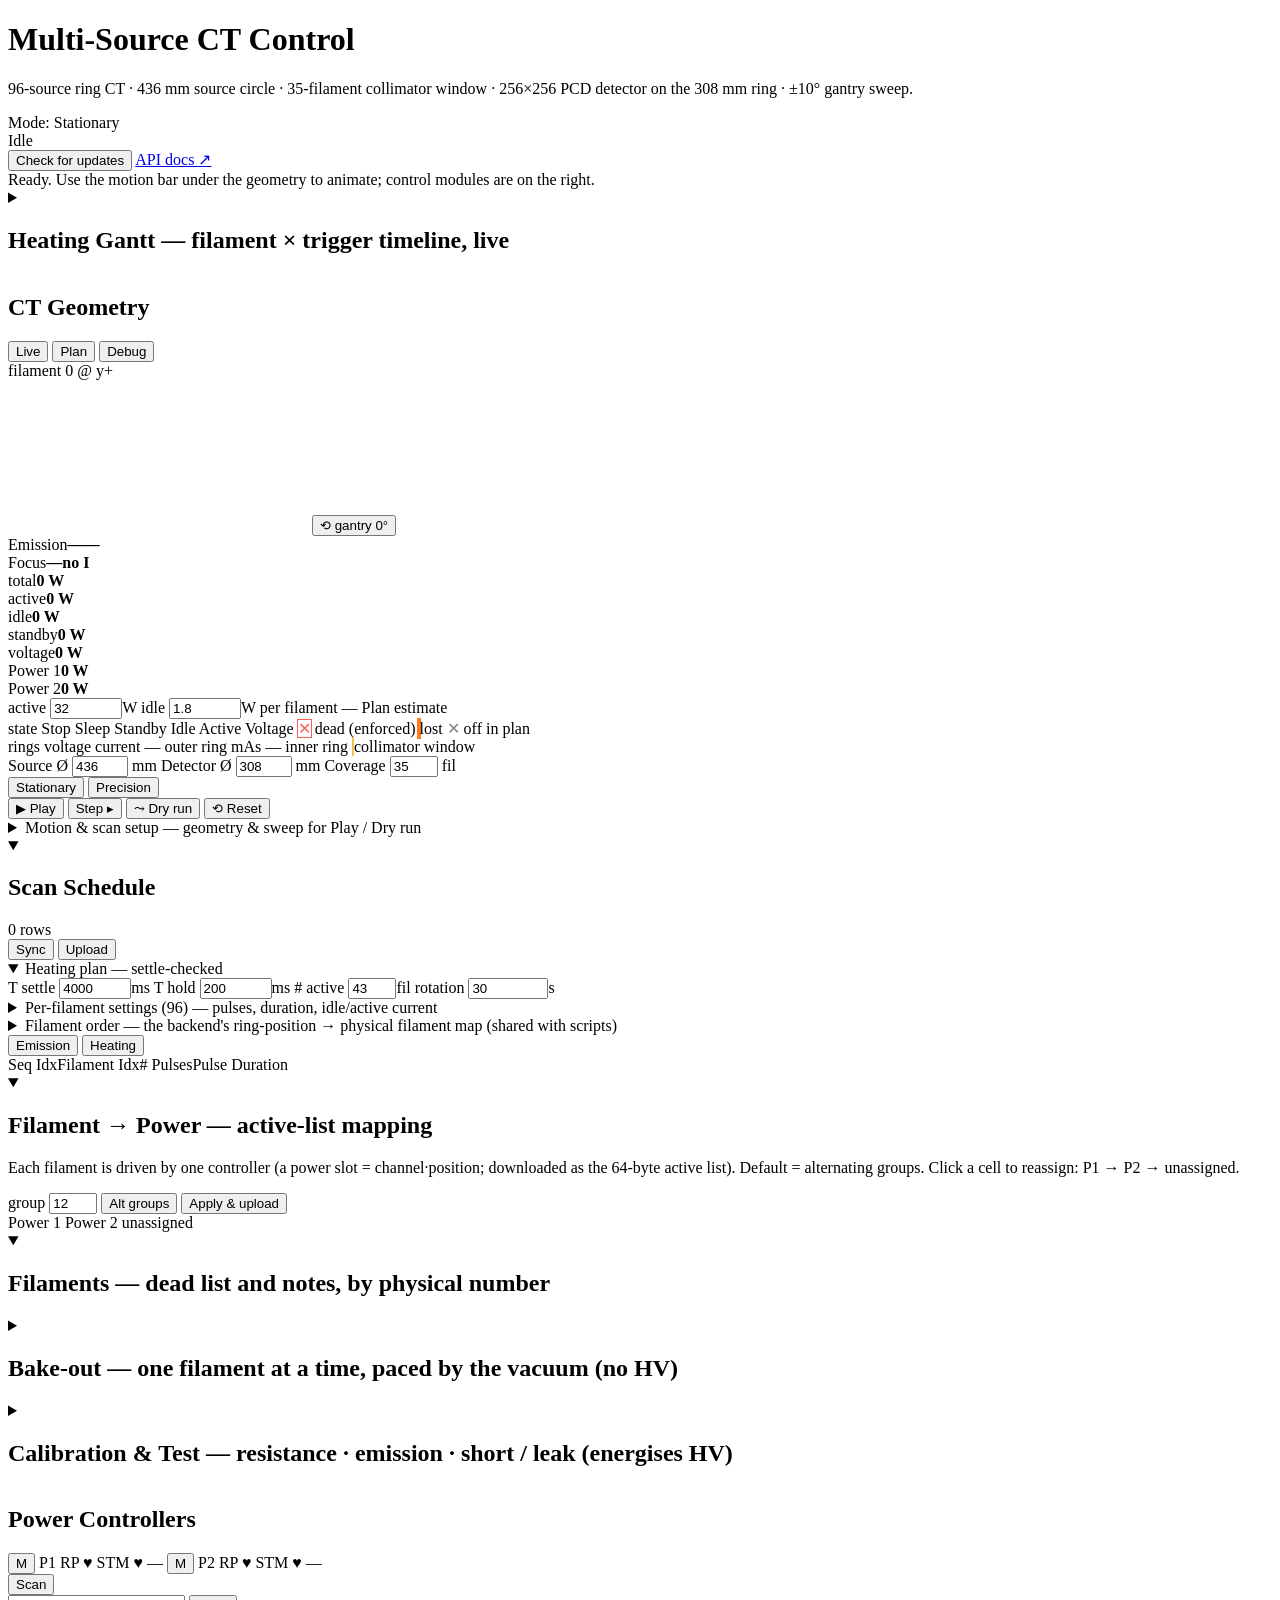
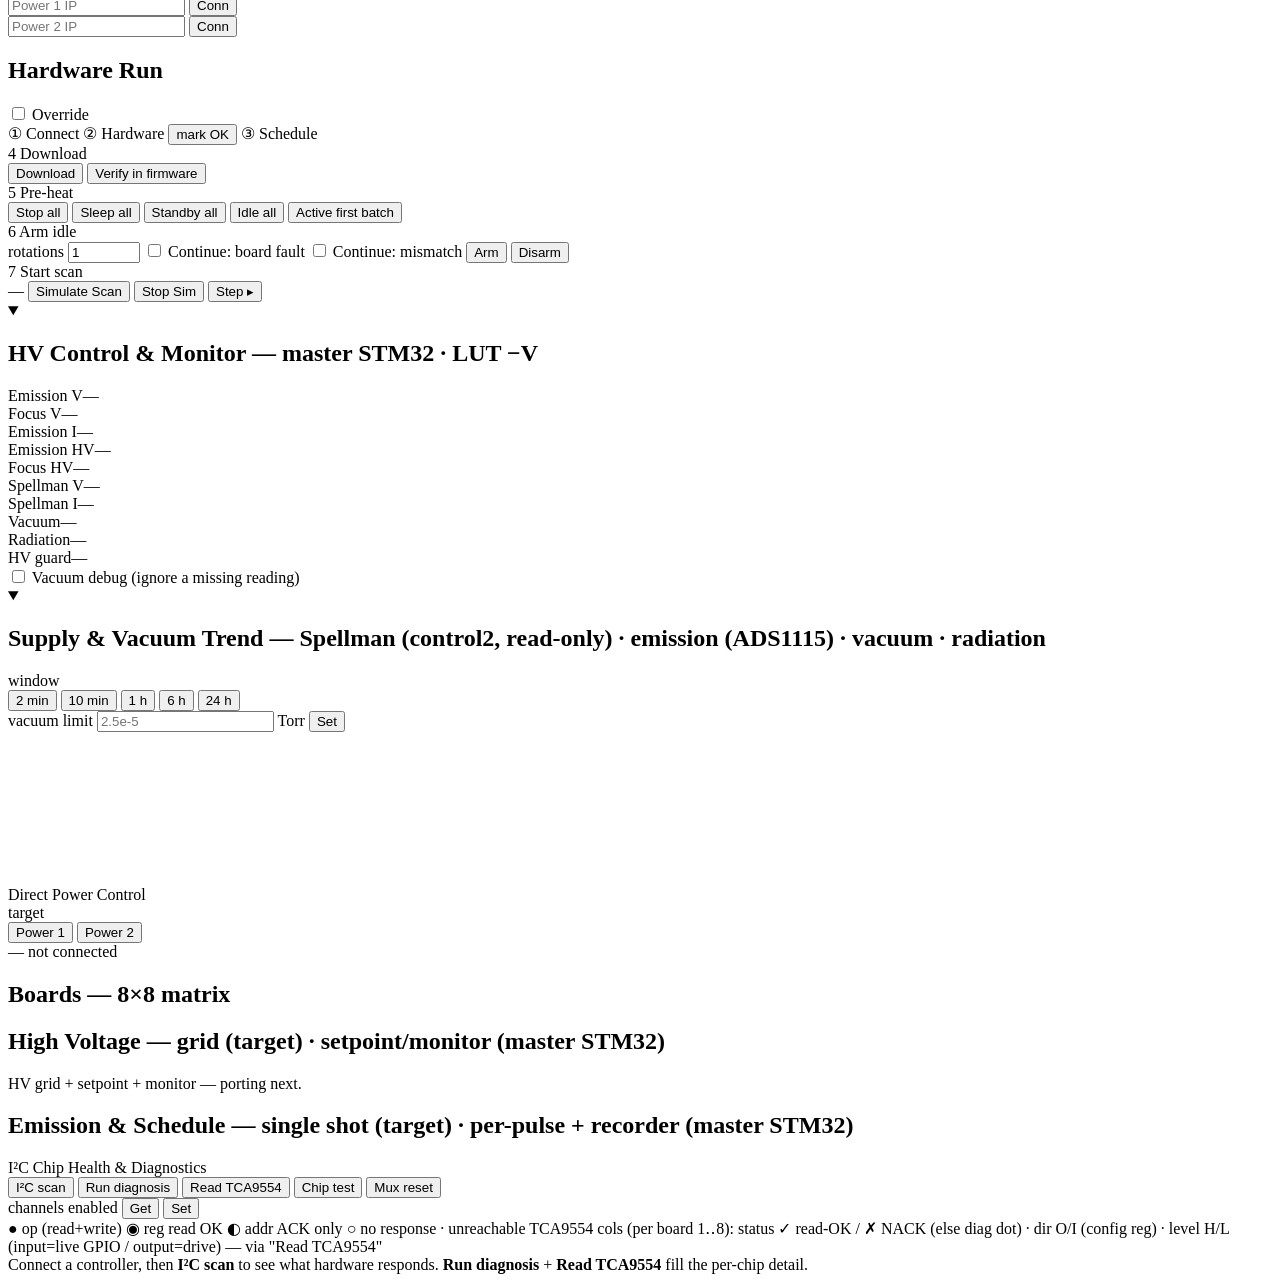
==== commit 20003148: "feat(ct_gui): bake-out as a backend job (/api/bake, GUI card, ct.bake_*) Replaces examples/bake_out." ====
--- a/web/index.html
+++ b/web/index.html
@@ -301,6 +301,14 @@
             <span id="filmCounts" class="summary"></span>
           </summary>
           <div id="filamentsCard"></div>
+        </details>
+
+        <!-- Bake-out: the backend's one-filament-at-a-time heating job -->
+        <details class="card module bake-card foldable" data-module="bake">
+          <summary class="section-head foldable-summary">
+            <h2>Bake-out <span class="hint">— one filament at a time, paced by the vacuum (no HV)</span></h2>
+          </summary>
+          <div id="bakeCard"></div>
         </details>
 
         <!-- Calibration & test — below the schedule, foldable to free space -->
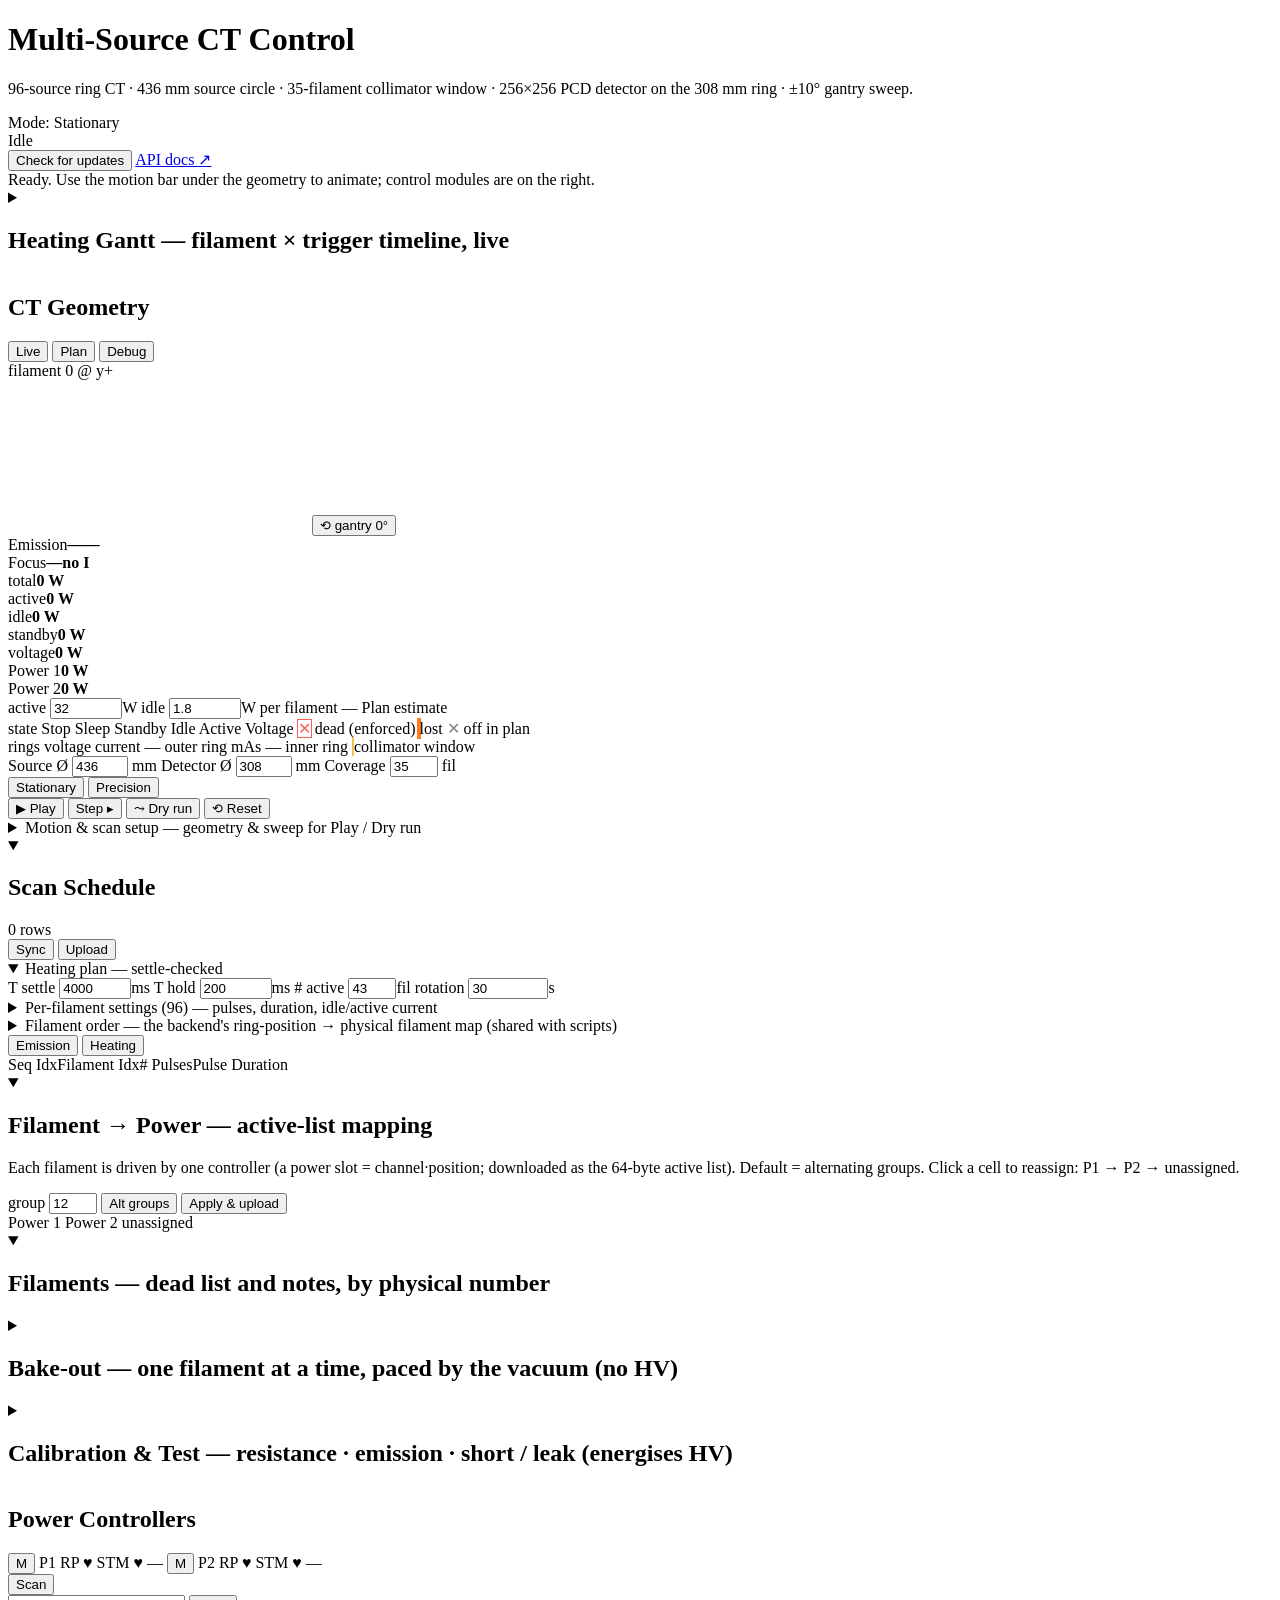
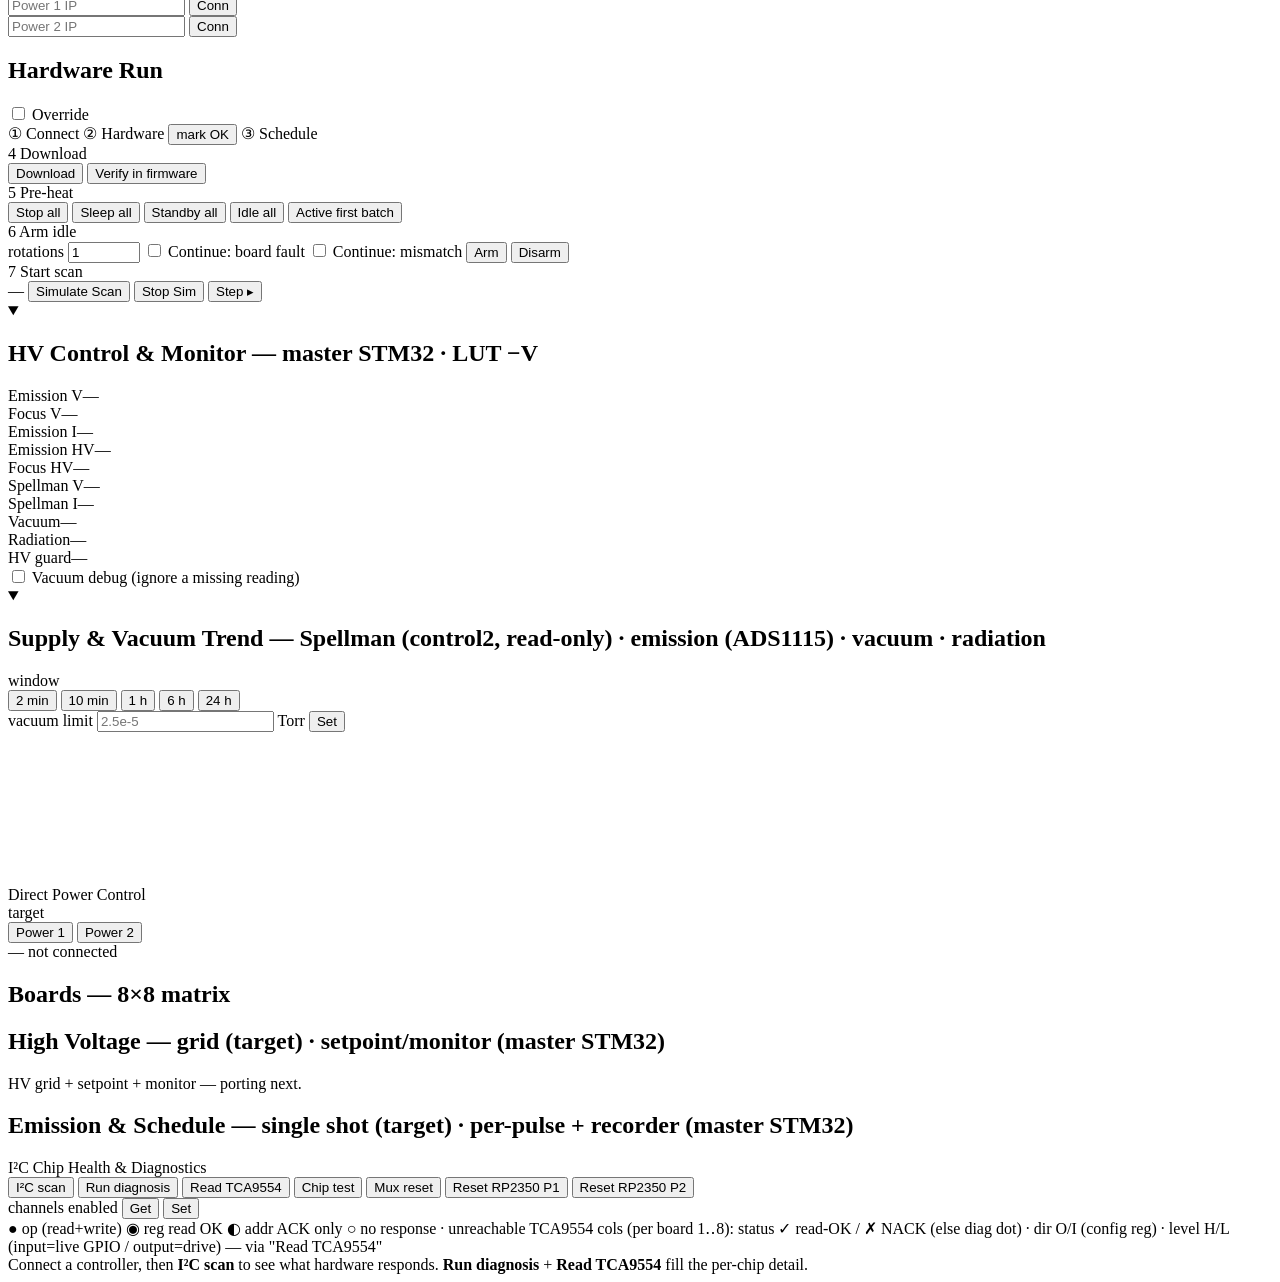
==== commit 90deff7d: "feat(ct_gui): Reset RP2350 P1/P2 buttons -- full-chip reset via the ESP32's RUN pin, heating restore" ====
--- a/web/index.html
+++ b/web/index.html
@@ -29,6 +29,7 @@
         </div>
       </header>
 
+      <div id="liveBar" class="live-bar" aria-live="off" title="Is each data source really updating? The age of its newest sample; the dot blinks on every new one."></div>
       <div id="statusBar" class="status-bar idle">Ready. Use the motion bar under the geometry to animate; control modules are on the right.</div>
 
       <!-- TOP: heating Gantt (full-width live overview, collapsed by default) -->
@@ -527,6 +528,8 @@
           <button id="i2cTcaReadBtn" class="sm" title="Read raw TCA9554 registers via CH_READ_TCA9554 (0x61), per channel: config (dir) / input (live GPIO) / output / polarity + per-read ACK. Read-only.">Read TCA9554</button>
           <button id="i2cSelftestBtn" class="sm" title="Per-channel TCA9554 chip-liveness test: checks each expander (Enable/Fault/Iso/HV) responds on I²C → pol ✓/✗ per chip in the matrix (✗ = dead/unresponsive chip). Uses the 0x60 polarity round-trip when the firmware supports it, else falls back to the 0x61 register-read ACK. Non-destructive — drives no output pins. (This tests the CHIP; use the HV grid 'Toggle test' to verify the HV SWITCH actuates.)">Chip test</button>
           <button id="i2cMuxResetBtn" class="sm" title="Pulse the TCA9548A reset line and re-detect. Power-cutting: all outputs drop low.">Mux reset</button>
+          <button id="rpReset1Btn" class="sm" title="Full-chip reset of Power 1's RP2350 (the ESP32 pulses its RUN pin), e.g. when a whole channel is DARK. Every board drops to STOP; the backend then walks each filament back to the state it had (SLEEP → STANDBY → IDLE at its IDLE current; ACTIVE comes back as IDLE). Refused while HV is on or a schedule is armed.">Reset RP2350 P1</button>
+          <button id="rpReset2Btn" class="sm" title="Full-chip reset of Power 2's RP2350 (the ESP32 pulses its RUN pin), e.g. when a whole channel is DARK. Every board drops to STOP; the backend then walks each filament back to the state it had (SLEEP → STANDBY → IDLE at its IDLE current; ACTIVE comes back as IDLE). Refused while HV is on or a schedule is armed.">Reset RP2350 P2</button>
         </div>
       </div>
 
